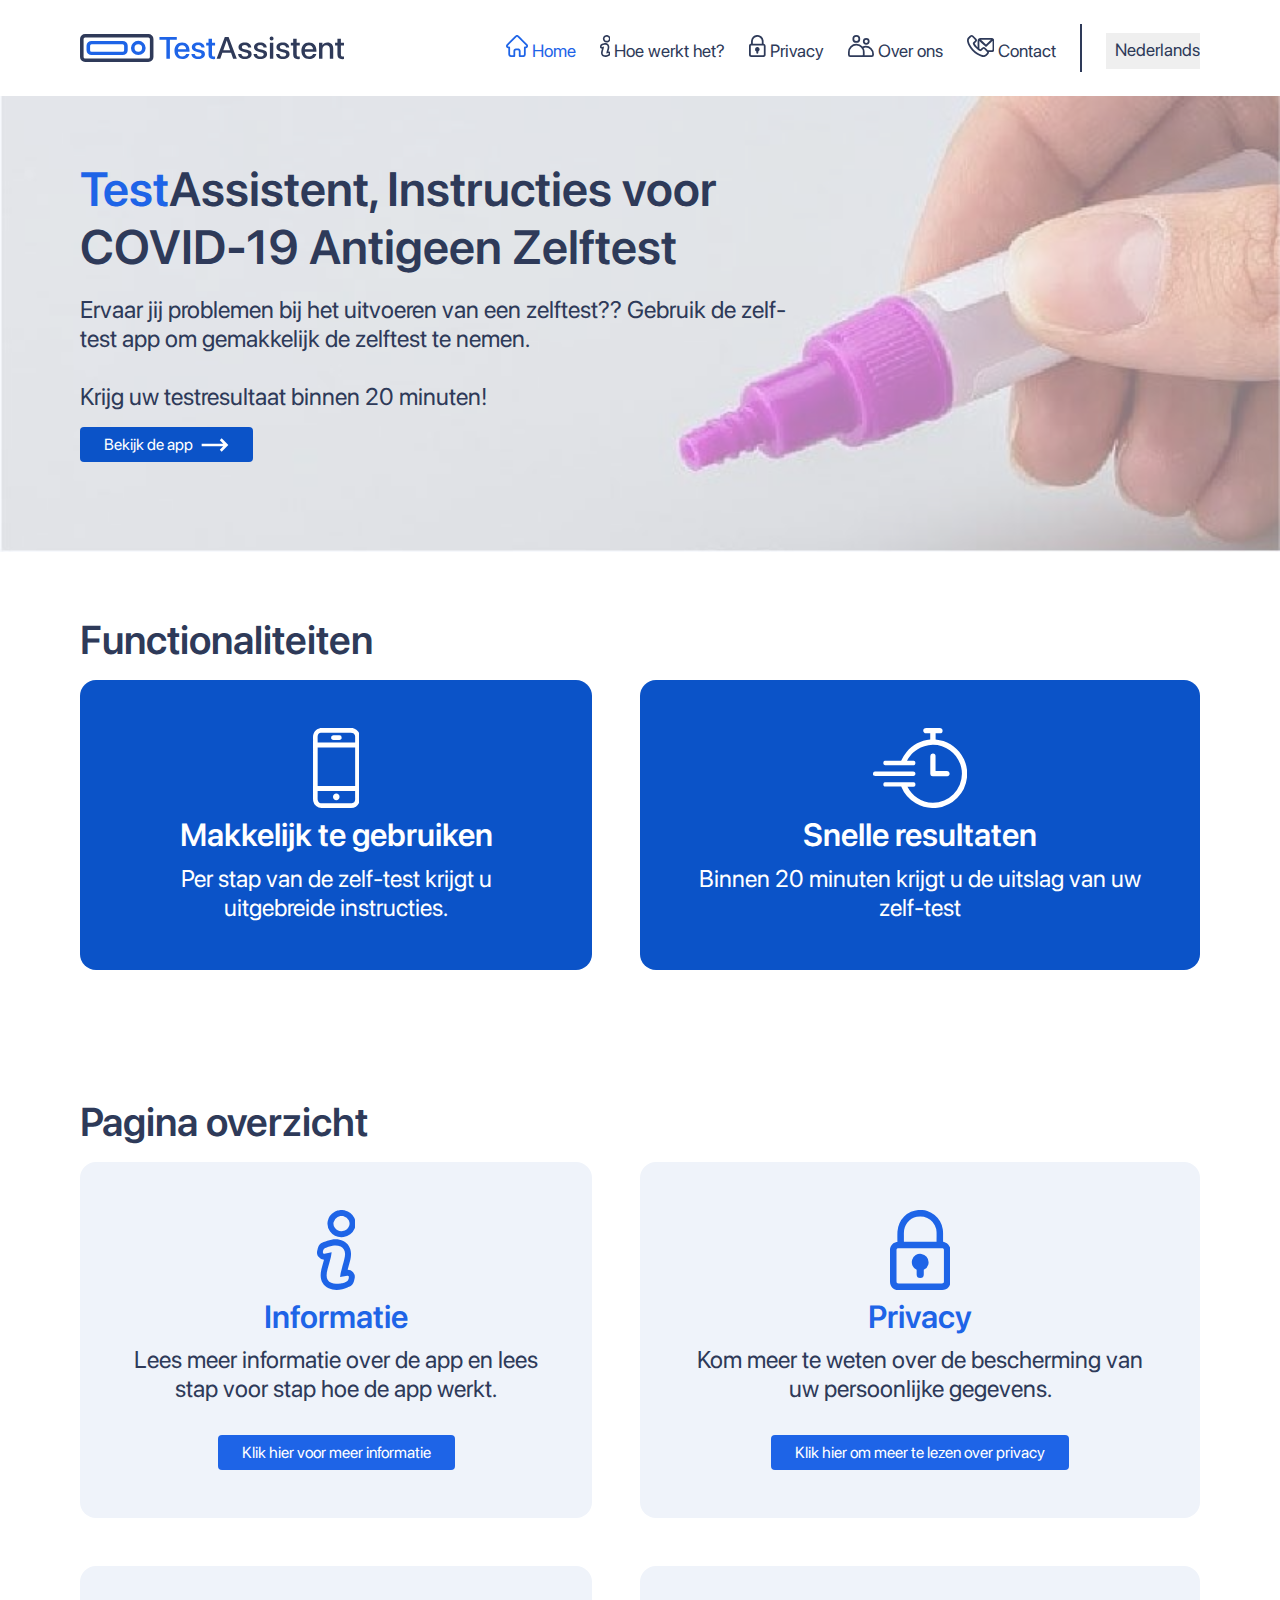
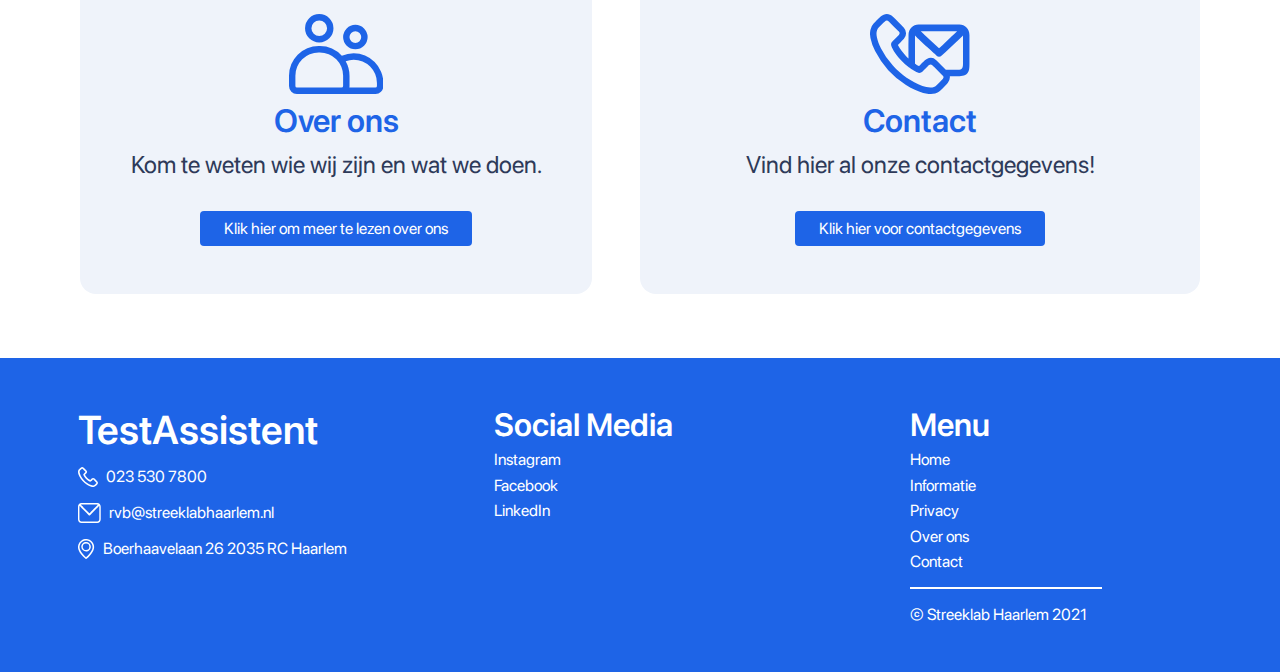
==== index.html @ 73fa41d0 "Hamburger menu" ====
<!DOCTYPE html>
<html lang="nl">
  <head>
    <meta charset="UTF-8" />
    <meta http-equiv="X-UA-Compatible" content="IE=edge" />
    <meta name="viewport" content="width=device-width, initial-scale=1.0" />
    <link rel="stylesheet" href="styles/style.css" />
    <link rel="stylesheet" href="https://cdn.jsdelivr.net/npm/boxicons@latest/css/boxicons.min.css">

    <title>TestAssistent</title>
  </head>
  <body>
    <header class="primary-header flex">
      <a href="index.html">
        <img class="logo" src="assets/logo-testassistent.svg" alt="logo">
      </a>
      <div class="ham" id="ham">
        <p class="word-menu">Menu</p>
        <span class="ham_line ham_line1"></span>
        <span class="ham_line ham_line2"></span>
        <span class="ham_line ham_line3"></span>
      </div>
      <nav class="menu_wrapper" id="menu_wrapper">
        <ul class="primary-navigation flex">
          <li><a class="hover-color active" href="index.html">
              <svg class="svg-small margin-blue" xmlns="http://www.w3.org/2000/svg" viewBox="0 0 200.18 200"><g id="Layer_1-2" data-name="Layer 1"><path d="M198.38,91.27a21.94,21.94,0,0,0-4.87-6.74Q172.83,63.72,152,43,135.16,26.07,118.28,9.17c-3.58-3.59-7.3-7.31-12.73-9L105.19,0H95.28l-.36.11c-5.39,1.68-9.07,5.37-12.63,8.94l-.51.51Q54.53,36.89,27.23,64.15L7.15,84.21l-.3.32c-.56.54-1.13,1.12-1.68,1.76-5,6-6.43,12.87-4,20a19.51,19.51,0,0,0,15.5,13.51,31.47,31.47,0,0,0,4.33.45V175.7C21,189.75,31.26,200,45.34,200h29c6.32,0,9.52-3.2,9.52-9.51V146.77c0-5.32,2.8-8.14,8.09-8.16h16.4c5.42,0,8.18,2.79,8.18,8.26V191c0,5.64,3.39,9,9,9h29.79a25.54,25.54,0,0,0,5.84-.62,23.38,23.38,0,0,0,18.19-23.16v-56h1A20.24,20.24,0,0,0,197,111,21.12,21.12,0,0,0,198.38,91.27Zm-35.3,22.08v17.14c0,14.47-.08,29.43.12,44.15a9.15,9.15,0,0,1-2.47,6.93,8.44,8.44,0,0,1-6.06,2.16h-.56c-2.79-.14-5.6-.18-8.39-.18-2.18,0-4.35,0-6.48,0s-4.24,0-6.35,0V146.09c-.06-11.63-7.35-20.77-18.55-23.29a18.53,18.53,0,0,0-3.92-.49c-1.86,0-3.71,0-5.55-.08-2.26,0-4.55-.07-6.85-.07-2.72,0-5.45,0-8.17.21-13,.76-22.21,10.54-22.28,23.77V183.6H45c-4.75,0-7.69-3-7.7-7.74V113.43c0-6.45-3.16-9.59-9.64-9.6H23.42v.06H20.49a3.81,3.81,0,0,1-3.79-2.5,3.68,3.68,0,0,1,.84-4.4c2.23-2.32,4.57-4.63,6.82-6.87l2.71-2.7L96.18,18.28c1.6-1.6,2.82-2.4,4-2.4s2.46.82,4.09,2.44L181.89,95.9A11.64,11.64,0,0,1,183,97.12a4.08,4.08,0,0,1-3,6.74h-7.38C166.29,103.86,163.08,107.06,163.08,113.35Z" transform="translate(-0.01)"/></g></svg>
              Home
          </a></li>
          <li><a class="hover-color" href="informatie.html">
              <svg class="svg-small margin-gray" xmlns="http://www.w3.org/2000/svg" viewBox="0 0 96.43 200"><g><path d="M61,67.91A34.75,34.75,0,0,1,32.72,53.6a32.18,32.18,0,0,1-5.84-26.13A34,34,0,0,1,43.36,4.88,35.14,35.14,0,0,1,49.8,2.07l.89-.89,2,0L53,1.05a17.9,17.9,0,0,1,6.1-1h4.53a18.66,18.66,0,0,1,4.07.45l.19,0,.22.06,1.07.27.72.18A34.27,34.27,0,0,1,92.78,18.88a33,33,0,0,1,1.06,27.9h0a34.35,34.35,0,0,1-10.74,14A34.88,34.88,0,0,1,66.71,67.5,40.81,40.81,0,0,1,61,67.91ZM55.09,16.07a21.14,21.14,0,0,0-4.3,1.77,19.1,19.1,0,0,0-9.28,12.64,17.44,17.44,0,0,0,3.15,14.14A19.63,19.63,0,0,0,61,53a25.63,25.63,0,0,0,3.56-.26A20,20,0,0,0,74,48.91a19.44,19.44,0,0,0,6-8,18,18,0,0,0-.63-15.28,19.4,19.4,0,0,0-12.93-10.1l-1-.25L64.35,15a3.21,3.21,0,0,0-.68-.07H59.14a2.82,2.82,0,0,0-1,.17l-.33.11,0,0Zm-.9,0h0Z"/><path d="M48.92,200a45.32,45.32,0,0,1-19.78-4.42c-12.79-6.14-20.1-17.86-20-32.15,0-8.43,1.93-15.86,3.69-22.16,1.69-6.06,3.23-11.7,4.66-17A18.06,18.06,0,0,1,.54,101.83l.8-3.24c.36-1.48.72-2.91,1.1-4.34a19.17,19.17,0,0,1,11.75-13l1.05-.41,1.43-.55.17-.07c5.65-2.2,12.07-4.7,19.35-6,11.1-2,20.76-.8,29.54,3.49,12.52,6.12,20,18.94,19.38,33.45-.36,9.18-2.68,17.27-4.73,24.4-.61,2.11-1.22,4.24-1.72,6.21-.47,1.82-1,3.6-1.43,5.39L77,148c-.1.38-.2.77-.31,1.15a18.07,18.07,0,0,1,17.34,22.28h0l-.43,1.77c-.51,2.14-.91,3.82-1.39,5.63a19.69,19.69,0,0,1-12,13.19c-1.31.48-2.58,1-3.84,1.48l-.38.15A116.28,116.28,0,0,1,63.36,198,56.39,56.39,0,0,1,48.92,200ZM36.63,105.65l-1.55,9.92c-.14.84-.3,1.6-.49,2.33-2.15,8.28-4.57,17.25-7.4,27.38-1.5,5.38-3.11,11.66-3.14,18.23,0,8.52,4,15,11.55,18.61,7.08,3.4,13.41,2.76,23.93,1.47.67-.08,10.24-1.34,15.55-5.58a11.9,11.9,0,0,0,2.73-3,12.35,12.35,0,0,0,1.73-7.05,3.16,3.16,0,0,0-.71-2.82,3.11,3.11,0,0,0-2.46-1l-.51,0-.17,0-18,3.28,1.55-9.73c.12-.72.28-1.44.42-2,.93-3.89,2-7.75,2.94-11.49l.19-.72c.48-1.81.94-3.54,1.39-5.3.56-2.17,1.21-4.44,1.83-6.57,1.83-6.37,3.88-13.54,4.18-20.92.33-8.5-3.9-16-11-19.44-6.73-3.29-13.11-3.1-20.41-2.19a53.71,53.71,0,0,0-19.29,6.26,11.65,11.65,0,0,0-2.59,2.78c-2.15,3.24-3.26,8.51-1,10.41a4,4,0,0,0,3.11.69Zm37.55,59h0Z"/></g></svg>
              Hoe werkt het?
          </a></li>
          <li><a class="hover-color" href="privacy.html">
              <svg class="svg-small margin-gray" xmlns="http://www.w3.org/2000/svg" viewBox="0 0 151.01 200"><g><path d="M138,81h0c-1.77-.53-3.54-1-5.29-1.34v-.39c0-2.29,0-4.6,0-6.89,0-4.3,0-9.16,0-13.84a72.08,72.08,0,0,0-.74-10.65A57.05,57.05,0,0,0,18.65,53.72c-.28,5.65-.25,11.4-.22,17v2.07c0,2.09,0,4.18,0,6.27v.68l-.69.12c-1,.17-2,.33-3.06.59C5.51,83,0,90.55,0,100.63V147c0,3.41,0,6.81,0,10.22v.49c0,7,0,14.22,0,21.42C.12,191.23,8.7,200,20.44,200q16,0,32.06,0c26.12,0,52.41,0,78.12-.12a21.68,21.68,0,0,0,8.85-2c7.66-3.55,11.54-10,11.54-19.2V100.64C151,91.27,146.14,83.91,138,81ZM34.76,57.33C35,37.23,47.58,21.45,67,17.11a40.62,40.62,0,0,1,49.4,38c.16,5.92.11,11.78,0,17.44v1.68c0,1.75,0,3.53,0,5.3H34.76v-.06c0-2.46,0-4.93,0-7.39v-1.8c0-1.91,0-3.84,0-5.78C34.73,62.11,34.74,59.71,34.76,57.33ZM134.85,178.26c0,4.37-1.15,5.5-5.52,5.5H21.78c-4.37,0-5.5-1.13-5.5-5.49V101.41c0-4.47,1.1-5.56,5.6-5.56H129.43c4.3,0,5.42,1.1,5.42,5.35Z"/><path d="M96.54,130.6a21.17,21.17,0,0,1-.88,6A20.76,20.76,0,0,1,84.47,149.5v11.61A8.91,8.91,0,0,1,75.55,170a8.92,8.92,0,0,1-8.91-8.92V149.55a21,21,0,1,1,29.9-19Z"/></g></svg>
              Privacy
          </a></li>
          <li><a class="hover-color" href="overons.html">
              <svg class="svg-small margin-gray" xmlns="http://www.w3.org/2000/svg" viewBox="0 0 236 200.11"><g id="Layer_1" data-name="Layer 1"><path d="M161.75,98.38a74.88,74.88,0,0,0-29.55,6.27A74.35,74.35,0,0,0,77.1,80.12H74.25A74.34,74.34,0,0,0,0,154.38v25.74a20,20,0,0,0,20,20H216a20,20,0,0,0,20-20v-7.49A74.34,74.34,0,0,0,161.75,98.38ZM216,184.12H151a19.67,19.67,0,0,0,.4-4V154.38A74.32,74.32,0,0,0,141.83,118a59.29,59.29,0,0,1,19.92-3.64A58.33,58.33,0,0,1,220,172.63v7.49A4,4,0,0,1,216,184.12Zm-80.65-4a4.05,4.05,0,0,1-4,4H20a4,4,0,0,1-4-4V154.38A58.33,58.33,0,0,1,74.25,96.11H77.1a58.34,58.34,0,0,1,58.27,58.27Z"/><path d="M75.68,0a35.55,35.55,0,1,0,35.55,35.55A35.59,35.59,0,0,0,75.68,0Zm0,55.12A19.57,19.57,0,1,1,95.24,35.55,19.59,19.59,0,0,1,75.68,55.12Z"/><path d="M166,27.1A30.67,30.67,0,1,0,196.7,57.77,30.71,30.71,0,0,0,166,27.1Zm0,45.35a14.68,14.68,0,1,1,14.67-14.68A14.7,14.7,0,0,1,166,72.45Z"/></g></svg>
              Over ons
          </a></li>
          <li><a class="hover-color" href="contact.html">
              <svg class="svg-small margin-gray" xmlns="http://www.w3.org/2000/svg" viewBox="0 0 248.6 200"><g id="Layer_1-2" data-name="Layer 1"><path d="M96.29,132.43v.77h1Z"/><path d="M223.52,26.49H121.42c-13.83,0-25.08,11.59-25.08,25.83,0,4.08,0,7.68-.11,11.85-.13,9.06-.29,25.3,0,47.18q-3.66-3.42-7-7.1C82.56,97.13,75,88.41,69.74,77.74l-.16-.22.26-.22L72.2,75l2.65-2.63c3.35-3.33,6.8-6.76,10-10.35a20.57,20.57,0,0,0-.15-27.71C75.09,24,66.18,15,57.42,6.8,47.89-2.13,36.7-2.27,26.71,6.39c-4.13,3.54-8,7.55-11.74,11.42l-1.4,1.46c-1.31,1.36-2.65,2.74-4,4.11A32.21,32.21,0,0,0,1,39.84C.68,41.57.48,43.35.32,44.92.24,45.45.17,46,.11,46.55L0,47.22l0,3.11,0,.25c.11.87.21,1.76.31,2.63l.12,1c.27,2.32.54,4.72,1,7.1a119.24,119.24,0,0,0,11.33,31.5,216.9,216.9,0,0,0,32.86,47.64A217.25,217.25,0,0,0,90,177.54c15.56,9.82,29.22,16.07,43,19.67a102,102,0,0,0,13.49,2.48c1.52.14,3.64.32,6,.31a36.72,36.72,0,0,0,4.91-.34c7.66-1,13.76-3.82,18.65-8.52,7.63-7.38,13.27-13.21,18.27-18.9a21.45,21.45,0,0,0,5.41-14.13,18.85,18.85,0,0,0-.16-2.59h24c25.08,0,25.08-16.68,25.08-30.92V52.32C248.6,38.08,237.35,26.49,223.52,26.49Zm-5.73,16.38c-5,4.71-10.5,10-15.55,14.83l-1,1c-15.35,14.72-21.52,20.5-23.91,22.74l-.21.2-4.55,4.24L137.28,53.11c-1.31-1.19-4.14-4-7.58-7.4l-2.21-2.18-.67-.66ZM181.94,162.19l-.08.09a34.69,34.69,0,0,1-2.45,2.7l-4.7,4.78c-2.48,2.52-5.12,5.19-7.66,7.87-4.13,4.37-9.21,6.41-16,6.41h-.31a67.36,67.36,0,0,1-19.63-4.13c-27.87-10.3-52.74-27.42-73.95-50.88A189,189,0,0,1,27.56,86.35C22.41,76,19.19,67.17,17.39,58.58c-1.22-5.86-2-12.1.26-17.95a24.58,24.58,0,0,1,4.71-7.26c3.69-4,7.66-7.88,11.17-11.3l3-2.87c2-1.95,3.8-2.94,5.45-2.94s3.59,1,5.61,3C55.27,27,63.08,34.81,70.66,42.4a18.18,18.18,0,0,1,1.49,1.65c2.52,3,2.5,5.6-.05,8.27-4.85,5.09-10.2,10.25-14.48,14.4h0c-5.52,5.39-6.27,9.35-3.09,16.29,5.81,12.84,14.76,23.35,21.89,31.06a147,147,0,0,0,19.88,18.36l1,.77q5.85,4.4,12.15,8.22c2.11,1.25,4.33,2.39,6.46,3.48l1.87,1c4.94,2.52,9.7,1.75,13.77-2.24,2.25-2.22,4.53-4.49,6.75-6.71L140.2,135l5.48-5.48a25.1,25.1,0,0,1,2-1.86c2.8-2.2,5.51-2.1,8.07.3,1.65,1.5,3.25,3.12,4.8,4.68l19,19c.65.66,1.41,1.44,2.08,2.25l.12.13A5.9,5.9,0,0,1,181.94,162.19Zm50.52-37.59c0,5.21,0,14.54-8.94,14.54h-34c-7.21-7.48-14.9-15.13-23.84-23.7A20.05,20.05,0,0,0,142,112.56a51.8,51.8,0,0,0-9.14,7.29l-.17.15c-2.27,2.12-4.51,4.4-6.67,6.59l-1.24,1.26c-.74.77-1.51,1.56-2.28,2.34-.52-.28-1-.55-1.56-.85-2.07-1.11-4-2.12-5.74-3.26-.9-.58-1.79-1.17-2.67-1.78v-1.25c0-10.48,0-26.25,0-36.56,0-10.71.05-21.76,0-32.66l4.8,4.91c3.43,3.51,14.85,14.11,33.92,31.51l8.52,7.82.31.28c2,1.85,3.87,3.59,5.81,5.43,4.38,4.07,9,4.08,13.45,0l6.28-5.87,2.82-2.56,6-5.64.52-.46,27.4-25.5c1.24-1.15,4.73-4.65,8.5-8.42l1.56-1.55.08-.08Z"/></g></svg>
              Contact
          </a></li>
          <hr class="line-vertical"></hr>
          <select>
              <option lang="nl">Nederlands</option>
              <option lang="de">Duits</option>
              <option lang="en">Engels</option>
              <option lang="fr">Frans</option>
              <option lang="es">Spaans</option>
              <!-- Andere talen opties -->
          </select>
        </ul>
      </nav>
    </header>
    <main>
        <section class="hero">
            <div class="hero-information">
              <h1>
                <span>Test</span>Assistent, Instructies voor COVID-19 Antigeen
                Zelftest
              </h1>
              <p class="p-large margin-top">
                Ervaar jij problemen bij het uitvoeren van een zelftest?? Gebruik de zelf-test app om gemakkelijk de zelftest te nemen.
                <br><br>
                Krijg uw testresultaat binnen 20 minuten!
              </p>
              <button>
                <a class="cta-dark-blue cta-margin" href="#">
                Bekijk de app 
                <svg class="margin-left" xmlns="http://www.w3.org/2000/svg"><path d="M22.2265 8.33333L18.7865 11.7867L20.6665 13.6667L27.3332 6.99999L20.6665 0.333328L18.7865 2.21333L22.2265 5.66666H0.666504V8.33333H22.2265Z"/></svg>
                </a>
              </button>
            </div>
              <img class="image-hero" src="assets/hero-image.jpg" alt="Een hand die de vloeistof van de pipet in de zelftest doet">
        </section>
        <section class="functions">
            <h2 class="margin-bottom">Functionaliteiten</h2>
            <div class="functions-easy">
                <svg class="svg-big" xmlns="http://www.w3.org/2000/svg" viewBox="0 0 116.95 200"><path d="M156.31,9.54a22.4,22.4,0,0,0-5-5.18A24,24,0,0,0,141.91,0L60.85,0,60.4.25l-.15.09C50.09,2.15,42.66,11.76,42.94,22.81c.12,4.25.09,8.56.06,12.72v1.94c0,1.28,0,2.56,0,3.85V62.13q0,57.24,0,114.48a31.12,31.12,0,0,0,.53,6.31A20.93,20.93,0,0,0,64.3,200h2.89l31.26,0H138c12.82,0,21.82-9.29,21.87-22.59q0-4.74,0-9.47V70.47q0-9.63,0-19.26,0-14.24,0-28.45h0C159.88,20.79,159.88,14.85,156.31,9.54ZM54.59,20.44A9.13,9.13,0,0,1,62.8,12c.81-.08,1.59-.16,2.35-.16H90.81q23.46,0,46.93,0c4.83,0,7.82,1.72,9.67,5.59a7.43,7.43,0,0,1,.83,2.83c.09,2.84.08,5.62.07,8.57v.78c0,.7,0,5.23,0,6.76H54.55c0-.63,0-3.38,0-4.16,0-1.26,0-2.5,0-3C54.47,26.32,54.42,23.38,54.59,20.44Zm93.73,28v96.86H54.59V48.45Zm-.06,131.11a9.12,9.12,0,0,1-8.18,8.47,22.7,22.7,0,0,1-2.37.16H111.52q-23.19,0-46.41,0c-4.18,0-6.84-1.2-8.61-3.88a10.83,10.83,0,0,1-1.86-4.8c-.21-2.78-.18-5.57-.14-8.52v-.39c0-.78,0-10.94,0-13.26h93.77c0,2.36,0,12.64,0,13.49,0,1.26,0,2.6,0,4C148.39,176.39,148.36,178,148.26,179.56Z" transform="translate(-42.93)"/><path d="M109.29,172.53a8.55,8.55,0,0,1-2.44,5.8,7.94,7.94,0,0,1-5.61,2.49h-.12a7.88,7.88,0,0,1-5.66-2.43,8.62,8.62,0,0,1-2.5-6.06,8.44,8.44,0,0,1,2.44-6,8,8,0,0,1,5.74-2.37h.1a7.91,7.91,0,0,1,5.77,2.53A8.46,8.46,0,0,1,109.29,172.53Z" transform="translate(-42.93)"/><path d="M114.65,24.26A5.78,5.78,0,0,1,113,28.38a6.06,6.06,0,0,1-4.23,1.69c-2.41,0-4.87.06-7.32.06s-4.83,0-7.24-.06a6.19,6.19,0,0,1-4.46-1.88,5.78,5.78,0,0,1-1.5-4.14c.12-3.31,2.66-5.64,6.18-5.7,1.33,0,2.68,0,4,0h5.3c1.6,0,3.25,0,4.87,0A5.84,5.84,0,0,1,114.65,24.26Z" transform="translate(-42.93)"/></svg>
                <h3>Makkelijk te gebruiken</h3>
                <p class="p-large margin-top-small">Per stap van de zelf-test krijgt u uitgebreide instructies.</p>
            </div>
            <div class="functions-fast">
                <svg class="svg-big" xmlns="http://www.w3.org/2000/svg" viewBox="0 0 235.47 200"><path d="M156.4,107.77h11.11c5.7,0,11.38-.07,17.08,0,5.5.09,8.69,5.41,6,9.92a5.91,5.91,0,0,1-5.19,3.18c-12,0-24,.08-36,0a6.2,6.2,0,0,1-6.14-6.24q-.11-22.22,0-44.44A6.38,6.38,0,0,1,150,63.93a6.47,6.47,0,0,1,6.36,6.7c0,11.44,0,22.9,0,34.34Z" transform="translate(0 0)"/><path d="M77.72,119.84H99.43a14.65,14.65,0,0,0,2-.07,5.3,5.3,0,0,0,4.62-5.72c-.13-3.13-2.35-5.16-5.72-5.16q-11.43,0-22.88,0H8.8c-1.33,0-2.67,0-4,0A5.12,5.12,0,0,0,0,113.65a5.28,5.28,0,0,0,3.72,5.89,10.64,10.64,0,0,0,2.88.29H77.72ZM66.85,135.61H32.5c-1,0-2,0-3,0-1.92.14-3.41,2.13-3.6,4.74-.21,2.79.89,5.21,2.8,5.89a6.21,6.21,0,0,0,2.18.29H70.44a85.65,85.65,0,0,0,164.44-22.39c2.27-20.22-2-39.09-13.16-56.1C206.32,44.71,184.3,31.94,156.55,29V13.18c3.65,0,7.14.07,10.63,0A6.68,6.68,0,0,0,174,6.58c0-3.71-2.92-6.52-7-6.56-3.56,0-7.13,0-10.69,0-7.89,0-15.78,0-23.67,0-3.4,0-5.91,1.8-6.72,4.66-1.26,4.38,1.82,8.37,6.62,8.49,3.48.08,7,0,10.55,0V29C119.24,31.41,99.34,41.38,84,59.76a87,87,0,0,0-13.7,22.39H32.5c-1,0-2,0-3,0-1.92.14-3.41,2.13-3.6,4.73-.21,2.8.89,5.22,2.8,5.9a6.45,6.45,0,0,0,2.18.29H101a8.49,8.49,0,0,0,1.51-.07c2.15-.37,3.59-2.74,3.49-5.72s-1.77-5.16-4.31-5.16H85A76.52,76.52,0,0,1,95.7,66.36c2.18-2.44,22.94-24.4,54.06-24.46,39.81-.08,72.41,32.44,72.52,72.33a72.49,72.49,0,0,1-72.42,72.57c-29.56,0-52.12-18.08-63.77-40.23h15a9.54,9.54,0,0,0,1.51-.06c2.15-.37,3.59-2.75,3.49-5.73s-1.77-5.16-4.31-5.16H66.85Z" transform="translate(0 0)"/></svg>
                <h3>Snelle resultaten</h3>
                <p class="p-large margin-top-small">Binnen 20 minuten krijgt u de uitslag van uw zelf-test</p>
            </div>
        </section>
        <section class="pages-information">
            <h2 class="margin-bottom">Pagina overzicht</h2>
            <div class="information-page">
                <svg class="svg-big" xmlns="http://www.w3.org/2000/svg" viewBox="0 0 96.43 200"><g><path d="M61,67.91A34.75,34.75,0,0,1,32.72,53.6a32.18,32.18,0,0,1-5.84-26.13A34,34,0,0,1,43.36,4.88,35.14,35.14,0,0,1,49.8,2.07l.89-.89,2,0L53,1.05a17.9,17.9,0,0,1,6.1-1h4.53a18.66,18.66,0,0,1,4.07.45l.19,0,.22.06,1.07.27.72.18A34.27,34.27,0,0,1,92.78,18.88a33,33,0,0,1,1.06,27.9h0a34.35,34.35,0,0,1-10.74,14A34.88,34.88,0,0,1,66.71,67.5,40.81,40.81,0,0,1,61,67.91ZM55.09,16.07a21.14,21.14,0,0,0-4.3,1.77,19.1,19.1,0,0,0-9.28,12.64,17.44,17.44,0,0,0,3.15,14.14A19.63,19.63,0,0,0,61,53a25.63,25.63,0,0,0,3.56-.26A20,20,0,0,0,74,48.91a19.44,19.44,0,0,0,6-8,18,18,0,0,0-.63-15.28,19.4,19.4,0,0,0-12.93-10.1l-1-.25L64.35,15a3.21,3.21,0,0,0-.68-.07H59.14a2.82,2.82,0,0,0-1,.17l-.33.11,0,0Zm-.9,0h0Z"/><path d="M48.92,200a45.32,45.32,0,0,1-19.78-4.42c-12.79-6.14-20.1-17.86-20-32.15,0-8.43,1.93-15.86,3.69-22.16,1.69-6.06,3.23-11.7,4.66-17A18.06,18.06,0,0,1,.54,101.83l.8-3.24c.36-1.48.72-2.91,1.1-4.34a19.17,19.17,0,0,1,11.75-13l1.05-.41,1.43-.55.17-.07c5.65-2.2,12.07-4.7,19.35-6,11.1-2,20.76-.8,29.54,3.49,12.52,6.12,20,18.94,19.38,33.45-.36,9.18-2.68,17.27-4.73,24.4-.61,2.11-1.22,4.24-1.72,6.21-.47,1.82-1,3.6-1.43,5.39L77,148c-.1.38-.2.77-.31,1.15a18.07,18.07,0,0,1,17.34,22.28h0l-.43,1.77c-.51,2.14-.91,3.82-1.39,5.63a19.69,19.69,0,0,1-12,13.19c-1.31.48-2.58,1-3.84,1.48l-.38.15A116.28,116.28,0,0,1,63.36,198,56.39,56.39,0,0,1,48.92,200ZM36.63,105.65l-1.55,9.92c-.14.84-.3,1.6-.49,2.33-2.15,8.28-4.57,17.25-7.4,27.38-1.5,5.38-3.11,11.66-3.14,18.23,0,8.52,4,15,11.55,18.61,7.08,3.4,13.41,2.76,23.93,1.47.67-.08,10.24-1.34,15.55-5.58a11.9,11.9,0,0,0,2.73-3,12.35,12.35,0,0,0,1.73-7.05,3.16,3.16,0,0,0-.71-2.82,3.11,3.11,0,0,0-2.46-1l-.51,0-.17,0-18,3.28,1.55-9.73c.12-.72.28-1.44.42-2,.93-3.89,2-7.75,2.94-11.49l.19-.72c.48-1.81.94-3.54,1.39-5.3.56-2.17,1.21-4.44,1.83-6.57,1.83-6.37,3.88-13.54,4.18-20.92.33-8.5-3.9-16-11-19.44-6.73-3.29-13.11-3.1-20.41-2.19a53.71,53.71,0,0,0-19.29,6.26,11.65,11.65,0,0,0-2.59,2.78c-2.15,3.24-3.26,8.51-1,10.41a4,4,0,0,0,3.11.69Zm37.55,59h0Z"/></g></svg>
                <h3>Informatie</h3>
                <p class="p-large margin-top-small">Lees meer informatie over de app en lees stap voor stap hoe de app werkt.</p>
                <button class="cta-blue margin-top-large"> 
                    <a href="informatie.html">Klik hier voor meer informatie</a>
                </button>
            </div>
            <div class="privacy-page">
                <svg class="svg-big" xmlns="http://www.w3.org/2000/svg" viewBox="0 0 151.01 200"><g><path d="M138,81h0c-1.77-.53-3.54-1-5.29-1.34v-.39c0-2.29,0-4.6,0-6.89,0-4.3,0-9.16,0-13.84a72.08,72.08,0,0,0-.74-10.65A57.05,57.05,0,0,0,18.65,53.72c-.28,5.65-.25,11.4-.22,17v2.07c0,2.09,0,4.18,0,6.27v.68l-.69.12c-1,.17-2,.33-3.06.59C5.51,83,0,90.55,0,100.63V147c0,3.41,0,6.81,0,10.22v.49c0,7,0,14.22,0,21.42C.12,191.23,8.7,200,20.44,200q16,0,32.06,0c26.12,0,52.41,0,78.12-.12a21.68,21.68,0,0,0,8.85-2c7.66-3.55,11.54-10,11.54-19.2V100.64C151,91.27,146.14,83.91,138,81ZM34.76,57.33C35,37.23,47.58,21.45,67,17.11a40.62,40.62,0,0,1,49.4,38c.16,5.92.11,11.78,0,17.44v1.68c0,1.75,0,3.53,0,5.3H34.76v-.06c0-2.46,0-4.93,0-7.39v-1.8c0-1.91,0-3.84,0-5.78C34.73,62.11,34.74,59.71,34.76,57.33ZM134.85,178.26c0,4.37-1.15,5.5-5.52,5.5H21.78c-4.37,0-5.5-1.13-5.5-5.49V101.41c0-4.47,1.1-5.56,5.6-5.56H129.43c4.3,0,5.42,1.1,5.42,5.35Z"/><path d="M96.54,130.6a21.17,21.17,0,0,1-.88,6A20.76,20.76,0,0,1,84.47,149.5v11.61A8.91,8.91,0,0,1,75.55,170a8.92,8.92,0,0,1-8.91-8.92V149.55a21,21,0,1,1,29.9-19Z"/></g></svg>
                <h3>Privacy</h3>
                <p class="p-large margin-top-small">Kom meer te weten over de bescherming van uw persoonlijke gegevens.</p>
                <button class="cta-blue margin-top-large">
                    <a href="privacy.html">Klik hier om meer te lezen over privacy</a>
                </button>
            </div>
            <div class="about-us-page">
                <svg class="svg-big" xmlns="http://www.w3.org/2000/svg" viewBox="0 0 236 200.11"><g id="Layer_1" data-name="Layer 1"><path d="M161.75,98.38a74.88,74.88,0,0,0-29.55,6.27A74.35,74.35,0,0,0,77.1,80.12H74.25A74.34,74.34,0,0,0,0,154.38v25.74a20,20,0,0,0,20,20H216a20,20,0,0,0,20-20v-7.49A74.34,74.34,0,0,0,161.75,98.38ZM216,184.12H151a19.67,19.67,0,0,0,.4-4V154.38A74.32,74.32,0,0,0,141.83,118a59.29,59.29,0,0,1,19.92-3.64A58.33,58.33,0,0,1,220,172.63v7.49A4,4,0,0,1,216,184.12Zm-80.65-4a4.05,4.05,0,0,1-4,4H20a4,4,0,0,1-4-4V154.38A58.33,58.33,0,0,1,74.25,96.11H77.1a58.34,58.34,0,0,1,58.27,58.27Z"/><path d="M75.68,0a35.55,35.55,0,1,0,35.55,35.55A35.59,35.59,0,0,0,75.68,0Zm0,55.12A19.57,19.57,0,1,1,95.24,35.55,19.59,19.59,0,0,1,75.68,55.12Z"/><path d="M166,27.1A30.67,30.67,0,1,0,196.7,57.77,30.71,30.71,0,0,0,166,27.1Zm0,45.35a14.68,14.68,0,1,1,14.67-14.68A14.7,14.7,0,0,1,166,72.45Z"/></g></svg>
                <h3>Over ons</h3>
                <p class="p-large margin-top-small">Kom te weten wie wij zijn en wat we doen.</p>
                <button class="cta-blue margin-top-large"> 
                    <a href="overons.html">Klik hier om meer te lezen over ons</a>
                </button>
            </div>
            <div class="contact-page">
                <svg class="svg-big" xmlns="http://www.w3.org/2000/svg" viewBox="0 0 248.6 200"><g id="Layer_1-2" data-name="Layer 1"><path d="M96.29,132.43v.77h1Z"/><path d="M223.52,26.49H121.42c-13.83,0-25.08,11.59-25.08,25.83,0,4.08,0,7.68-.11,11.85-.13,9.06-.29,25.3,0,47.18q-3.66-3.42-7-7.1C82.56,97.13,75,88.41,69.74,77.74l-.16-.22.26-.22L72.2,75l2.65-2.63c3.35-3.33,6.8-6.76,10-10.35a20.57,20.57,0,0,0-.15-27.71C75.09,24,66.18,15,57.42,6.8,47.89-2.13,36.7-2.27,26.71,6.39c-4.13,3.54-8,7.55-11.74,11.42l-1.4,1.46c-1.31,1.36-2.65,2.74-4,4.11A32.21,32.21,0,0,0,1,39.84C.68,41.57.48,43.35.32,44.92.24,45.45.17,46,.11,46.55L0,47.22l0,3.11,0,.25c.11.87.21,1.76.31,2.63l.12,1c.27,2.32.54,4.72,1,7.1a119.24,119.24,0,0,0,11.33,31.5,216.9,216.9,0,0,0,32.86,47.64A217.25,217.25,0,0,0,90,177.54c15.56,9.82,29.22,16.07,43,19.67a102,102,0,0,0,13.49,2.48c1.52.14,3.64.32,6,.31a36.72,36.72,0,0,0,4.91-.34c7.66-1,13.76-3.82,18.65-8.52,7.63-7.38,13.27-13.21,18.27-18.9a21.45,21.45,0,0,0,5.41-14.13,18.85,18.85,0,0,0-.16-2.59h24c25.08,0,25.08-16.68,25.08-30.92V52.32C248.6,38.08,237.35,26.49,223.52,26.49Zm-5.73,16.38c-5,4.71-10.5,10-15.55,14.83l-1,1c-15.35,14.72-21.52,20.5-23.91,22.74l-.21.2-4.55,4.24L137.28,53.11c-1.31-1.19-4.14-4-7.58-7.4l-2.21-2.18-.67-.66ZM181.94,162.19l-.08.09a34.69,34.69,0,0,1-2.45,2.7l-4.7,4.78c-2.48,2.52-5.12,5.19-7.66,7.87-4.13,4.37-9.21,6.41-16,6.41h-.31a67.36,67.36,0,0,1-19.63-4.13c-27.87-10.3-52.74-27.42-73.95-50.88A189,189,0,0,1,27.56,86.35C22.41,76,19.19,67.17,17.39,58.58c-1.22-5.86-2-12.1.26-17.95a24.58,24.58,0,0,1,4.71-7.26c3.69-4,7.66-7.88,11.17-11.3l3-2.87c2-1.95,3.8-2.94,5.45-2.94s3.59,1,5.61,3C55.27,27,63.08,34.81,70.66,42.4a18.18,18.18,0,0,1,1.49,1.65c2.52,3,2.5,5.6-.05,8.27-4.85,5.09-10.2,10.25-14.48,14.4h0c-5.52,5.39-6.27,9.35-3.09,16.29,5.81,12.84,14.76,23.35,21.89,31.06a147,147,0,0,0,19.88,18.36l1,.77q5.85,4.4,12.15,8.22c2.11,1.25,4.33,2.39,6.46,3.48l1.87,1c4.94,2.52,9.7,1.75,13.77-2.24,2.25-2.22,4.53-4.49,6.75-6.71L140.2,135l5.48-5.48a25.1,25.1,0,0,1,2-1.86c2.8-2.2,5.51-2.1,8.07.3,1.65,1.5,3.25,3.12,4.8,4.68l19,19c.65.66,1.41,1.44,2.08,2.25l.12.13A5.9,5.9,0,0,1,181.94,162.19Zm50.52-37.59c0,5.21,0,14.54-8.94,14.54h-34c-7.21-7.48-14.9-15.13-23.84-23.7A20.05,20.05,0,0,0,142,112.56a51.8,51.8,0,0,0-9.14,7.29l-.17.15c-2.27,2.12-4.51,4.4-6.67,6.59l-1.24,1.26c-.74.77-1.51,1.56-2.28,2.34-.52-.28-1-.55-1.56-.85-2.07-1.11-4-2.12-5.74-3.26-.9-.58-1.79-1.17-2.67-1.78v-1.25c0-10.48,0-26.25,0-36.56,0-10.71.05-21.76,0-32.66l4.8,4.91c3.43,3.51,14.85,14.11,33.92,31.51l8.52,7.82.31.28c2,1.85,3.87,3.59,5.81,5.43,4.38,4.07,9,4.08,13.45,0l6.28-5.87,2.82-2.56,6-5.64.52-.46,27.4-25.5c1.24-1.15,4.73-4.65,8.5-8.42l1.56-1.55.08-.08Z"/></g></svg>
                <h3>Contact</h3>
                <p class="p-large margin-top-small">Vind hier al onze contactgegevens!</p>
                <button class="cta-blue margin-top-large"> 
                    <a href="contact.html">Klik hier voor contactgegevens</a>
                </button>
            </div>
        </section>
    </main>
    <footer>
      <section class="footer-contact-information">
        <h2>TestAssistent</h2>
        <div class="flex-phone-number margin-top">
          <svg class="svg-small white" xmlns="http://www.w3.org/2000/svg" viewBox="0 0 199.68 200"><g><path d="M194,143.81c-8.5-9-17.48-18-28.29-28.37A20.05,20.05,0,0,0,142,112.56a51.8,51.8,0,0,0-9.14,7.29l-.17.15c-2.27,2.12-4.51,4.4-6.67,6.59l-1.24,1.26c-.74.77-1.51,1.56-2.28,2.34-.52-.28-1-.55-1.56-.85-2.07-1.11-4-2.12-5.74-3.26a133.72,133.72,0,0,1-25.93-21.83C82.56,97.13,75,88.41,69.74,77.74l-.16-.22.26-.22L72.2,75l2.65-2.63c3.35-3.33,6.8-6.76,10-10.35a20.57,20.57,0,0,0-.15-27.71C75.09,24,66.18,15,57.42,6.8,47.89-2.13,36.7-2.27,26.71,6.39c-4.13,3.54-8,7.55-11.74,11.42l-1.4,1.46c-1.31,1.36-2.65,2.74-4,4.11A32.21,32.21,0,0,0,1,39.84C.68,41.57.48,43.35.32,44.92.24,45.45.17,46,.11,46.55L0,47.22l0,3.11,0,.25c.11.87.21,1.76.31,2.63l.12,1c.27,2.32.54,4.72,1,7.1a119.24,119.24,0,0,0,11.33,31.5,216.9,216.9,0,0,0,32.86,47.64A217.25,217.25,0,0,0,90,177.54c15.56,9.82,29.22,16.07,43,19.67a102,102,0,0,0,13.49,2.48c1.52.14,3.64.32,6,.31a36.72,36.72,0,0,0,4.91-.34c7.66-1,13.76-3.82,18.65-8.52,7.63-7.38,13.27-13.21,18.27-18.9a21.45,21.45,0,0,0,5.41-14.13A20.8,20.8,0,0,0,194,143.81Zm-26.91,33.82c-4.13,4.37-9.21,6.41-16,6.41h-.31a67.36,67.36,0,0,1-19.63-4.13c-27.87-10.3-52.74-27.42-73.95-50.88A189,189,0,0,1,27.56,86.35C22.41,76,19.19,67.17,17.39,58.58c-1.22-5.86-2-12.1.26-17.95a24.58,24.58,0,0,1,4.71-7.26c3.69-4,7.66-7.88,11.17-11.3l3-2.87c2-1.95,3.8-2.94,5.45-2.94s3.59,1,5.61,3C55.27,27,63.08,34.81,70.66,42.4a18.18,18.18,0,0,1,1.49,1.65c2.52,3,2.5,5.6-.05,8.27-4.85,5.09-10.2,10.25-14.48,14.4h0c-5.52,5.39-6.27,9.35-3.09,16.29,5.81,12.84,14.76,23.35,21.89,31.06a147,147,0,0,0,33.05,27.35c2.11,1.25,4.33,2.39,6.46,3.48l1.87,1c4.94,2.52,9.7,1.75,13.77-2.24,2.25-2.22,4.53-4.49,6.75-6.71L140.2,135l5.48-5.48a25.1,25.1,0,0,1,2-1.86c2.8-2.2,5.51-2.1,8.07.3,1.65,1.5,3.25,3.12,4.8,4.68l19,19c.65.66,1.41,1.44,2.08,2.25l.12.13a5.9,5.9,0,0,1,.15,8.14l-.08.09a34.69,34.69,0,0,1-2.45,2.7l-4.7,4.78C172.23,172.28,169.59,175,167.05,177.63Z"/></g></svg>
          <p>023 530 7800</p>
        </div>
        <div class="flex-email">
          <svg class="svg-small white" xmlns="http://www.w3.org/2000/svg" viewBox="0 0 227.47 200"><g><path d="M193.67,0H33.79C15.16,0,0,17.13,0,38.18V161.82C0,182.87,15.16,200,33.79,200H193.67c18.64,0,33.8-17.13,33.8-38.18V38.18C227.47,17.13,212.31,0,193.67,0Zm19.47,161.82c0,12.21-8.73,22.14-19.47,22.14H33.79c-10.74,0-19.46-9.93-19.46-22.14V38.18a24.2,24.2,0,0,1,1.48-8.49l1-.87.49.55c.92,1,2.11,2.36,3.41,3.8L31.24,45c5.38,5.94,23.14,24,52.91,53.66l13.38,13.41.45.46c3.14,3.17,6.11,6.17,9.15,9.29,4.75,4.82,8.81,4.82,13.59,0l9.89-10.09,4.34-4.32,9.52-9.75c.28-.26.51-.48.71-.69l4.52-4.61,38.39-39c1.9-1.94,7.64-8.21,13.19-14.28l2.41-2.63c2.74-3,5.35-5.88,7-7.64l1,.92a24.28,24.28,0,0,1,1.49,8.46ZM33.79,16H193.67a17.66,17.66,0,0,1,2.81.23l1,.85c-9.45,9.64-21.59,22.32-33.33,34.6l-1.6,1.67c-24.23,25.37-33.87,35.21-37.46,38.92l-.37.38c-4.94,5-8.4,8.54-10.87,11L54.93,44c-2.11-2.1-6.6-6.89-12-12.83l-2.21-2.38c-4.48-4.87-8.76-9.48-11.4-12.16A17.15,17.15,0,0,1,33.79,16Z"/></g></svg>
          <p>rvb@streeklabhaarlem.nl</p>
        </div>
        <div class="flex-adress">
          <svg class="svg-small white" xmlns="http://www.w3.org/2000/svg" viewBox="0 0 161.44 200"><path d="M153,45.37C141.79,22.68,123.36,8.09,98.18,2A84.56,84.56,0,0,0,89.79.57l-1-.14C87.88.3,87,.18,86,0L75.34,0,73,.29c-1.5.19-3,.4-4.58.63A80.78,80.78,0,0,0,31.91,16.58,79.45,79.45,0,0,0,5.25,52.43a78.55,78.55,0,0,0,.33,57.3C11.06,124,19.12,138,30.21,152.43c12,15.64,26.67,30.44,44.89,45.22A9,9,0,0,0,80.66,200h.23a8.49,8.49,0,0,0,5.57-2.51c2.11-1.88,4.22-3.73,6.35-5.58,6.26-5.52,12.73-11.21,18.85-17.27,18.71-18.58,32.44-38.07,42-59.6a85.09,85.09,0,0,0,7.79-34.69A78.34,78.34,0,0,0,153,45.37Zm-12.85,61.85-.56,1.18c-9.39,21-23.46,40.45-43,59.38-3.72,3.62-7.53,7.05-11.56,10.66l-.15.13-2.22,2-2,1.77c-1-.88-2-1.75-3-2.6l-1-.86c-2.8-2.48-5.46-4.81-8.1-7.26A217.84,217.84,0,0,1,35.27,133c-8.13-12.23-13.48-22.85-16.81-33.4A62.37,62.37,0,0,1,18,63,63.69,63.69,0,0,1,46,25.59a62.25,62.25,0,0,1,34.05-10.1h.09a67.55,67.55,0,0,1,7.4.41c18,2,32.93,10.31,44.41,24.75a62.51,62.51,0,0,1,12.34,26.27A67.13,67.13,0,0,1,140.14,107.22Z"/><path d="M114.61,44.35A48.05,48.05,0,0,0,80.76,30.07h-.25C54.57,30.07,33.24,51.42,33,77.65a47.08,47.08,0,0,0,13.63,33.54,48.06,48.06,0,0,0,34,14.43h.28c26,0,47.34-21.35,47.52-47.58A47.59,47.59,0,0,0,114.61,44.35Zm-1.13,34a33.09,33.09,0,0,1-32.69,32.71H80.5a32.89,32.89,0,0,1-23.16-9.62A33.26,33.26,0,0,1,50,90.61a32.44,32.44,0,0,1-2.52-12.75A33.42,33.42,0,0,1,80.59,44.6h.17a33.24,33.24,0,0,1,32.72,33.78Z"/></svg>
          <p>Boerhaavelaan 26 2035 RC Haarlem</p>
        </div>
      </section>
      <section class="footer-socials">
          <h3>Social Media</h2>
          <ul class="margin-top-small">
              <li><a href="#">Instagram</a></li>
              <li class="margin-top-small"><a href="#">Facebook</a></li>
              <li class="margin-top-small"><a href="#">LinkedIn</a></li>
          </ul>
        </section>
        <section class="footer-menu">
        <h3>Menu</h3>
        <ul class="margin-top-small">
          <li><a href="index.html">Home</a></li>
          <li class="margin-top-small"><a href="informatie.html">Informatie</a></li>
          <li class="margin-top-small"><a href="privacy.html">Privacy</a></li>
          <li class="margin-top-small"><a href="overons.html">Over ons</a></li>
          <li class="margin-top-small"><a href="contact.html">Contact</a></li>
        </ul>
        <hr class="line-horizontal">
        <p>© Streeklab Haarlem 2021</p>
      </section>
    </footer>
    <script src="scripts/main.js"></script>
  </body>
</html>
---- styles/style.css ----
@font-face {
    font-family: "SF-Pro-Display";
    font-weight: thin;
    src: url("../assets/fonts/SF-Pro-Display-Thin.otf");
  }
  
@font-face {
  font-family: "SF-Pro-Display";
  font-weight: medium;
  src: url("../assets/fonts/SF-Pro-Display-Medium.otf");
}

@font-face {
  font-family: "SF-Pro-Display";
  font-weight: regular;
  src: url("../assets/fonts/SF-Pro-Display-Regular.otf");
}

@font-face {
  font-family: "SF-Pro-Display";
  font-weight: bold;
  src: url("../assets/fonts/SF-Pro-Display-Semibold.otf");
}

/* Variables css */
:root {
  --dark-blue: #0e49a2;
  --dark-lighter-blue: #0b53c8;
  --lighter-blue: #0b61ee;
  --light-blue: #1e64e7;
  --secondary: #eff3fa;
  --white: #fff;
  --black: #000;
  --text-color: #2e3a59;
  --border: #a5c5fe;
  --cta-color: #d2e2ff;
}

* {
  margin: 0;
  padding: 0;

  box-sizing: border-box;
  scroll-behavior: smooth;
}

body {
  font-family: "SF-Pro-Display", sans-serif;
  font-weight: regular;

  color: var(--text-color);
  max-width: 100%;
  overflow-x: hidden;
}

h1,
h2,
h3,
h4,
h5,
h6,
p {
  padding: 0;
  margin: 0;
}

h1 {
  font-family: "SF-Pro-Display", sans-serif;
  font-weight: thin;
  font-size: 3rem;
  color: var(--text-color);
}

h2 {
  font-family: "SF-Pro-Display", sans-serif;
  font-weight: regular;
  font-size: 2.5rem;
  color: var(--text-color);
}

h3 {
  font-family: "SF-Pro-Display", sans-serif;
  font-weight: regular;
  font-size: 2rem;
  color: var(--light-blue);
}

h4 {
  font-family: "SF-Pro-Display", sans-serif;
  font-weight: regular;
  font-size: 1.625rem;
  color: var(--text-color);
}

p {
  font-family: "SF-Pro-Display", sans-serif;
  font-weight: regular;
  font-size: 1rem;
  color: var(--text-color);
}

.margin-top-large {
  margin-top: 2em;
}

.margin-top {
  margin-top: 0.8em;
}

.margin-top-small {
  margin-top: 0.4em;
}

.margin-bottom {
  margin-bottom: 0.4em;
}

.margin-left {
  display: block;
  margin-left: 0.5em;
  width: 28px; 
  height: 14px;
  fill: var(--white);
}

span {
  color: var(--light-blue);
}

main {
  padding-top: 6em;
}

ul {
  list-style: none;
}

button {
  all: unset;
  cursor: pointer;
  transition: 0.5s ease;
}

button:hover {
  transform: scale(1.1);
}

.cta-blue> a {
  color: var(--white);
  background-color: var(--light-blue);
  padding: 0.5em 1.5em;
  border-radius: 0.25em;

  display: inline-flex;
  justify-content: center;
  align-items: center;
}

.cta-dark-blue {
  color: var(--white);
  background-color: var(--dark-lighter-blue);
  padding: 0.5em 1.5em;
  border-radius: 0.25em;

  display: inline-flex;
  justify-content: center;
  align-items: center;
}

.cta-submit {
  background-color: var(--light-blue);
  padding: 0.5em 1.5em;
  width: 3.5em;
  border-radius: 0.25em;

  display: inline-flex;
  justify-content: center;
  align-items: center;
}

.cta-submit>a {
  color: var(--white);
}

.cta-margin {
  margin-top: 1em;
}

.svg-small {
  height: 1.8em;
  width: 1.8em;
}

.margin-gray {
  margin-right: 0.8em;
  fill: var(--text-color);
}

.margin-blue {
  margin-right: 0.8em;
  fill: var(--light-blue);
}

.active {
  color: var(--light-blue);
}

.gray-header {
  color: var(--text-color);
}

.svg-big {
  margin: 0 auto 0.5em auto;
  display: block;
  height: 5em;
  fill: var(--light-blue);
}

.hero-information, .functions, .pages-information, 
.information-information, .instruction,
.privacy, .privacy-gegevens,
.about-us-information, .partijen
.contact-inhoud {
  padding: 4em 1em;
}

/* HEADER */
.logo {
  position:absolute;
  display: block;
  width: 15em;
  margin: 2em 0 2em 1em;
  opacity: 1;
}

a {
  color: var(--text-color);
  text-decoration: none;
}

header a {
  font-size: 1.1em;
  color: var(--text-color);
}

.hover-color:hover, .hover-color:hover path {
  color: var(--light-blue);
  fill: var(--light-blue);
}

/* hambuger menu */
.ham {
  margin-left: 24em;
  margin-top: 1.8em;
  margin-bottom: 1em;
	position: relative;
	width: 40px;
	height: 40px;
	cursor: pointer;
}

.word-menu {
  padding-left: 2em;
  padding-top: 0.6em;
  opacity:1;
}

.ham_line {
	position: absolute;
	width: 22px;
	height: 0.2em;
	background-color: var(--text-color);
}
.ham_line1 {
	top: 11px;
}
.ham_line2 {
	top: 18px;
}
.ham_line3 {
	top: 25px;
}

.primary-header {
  background-color: var(--white);
  position: fixed;
  height: 6em;
}

.primary-navigation {
  background-color: var(--white);
  display: flex;
  flex-wrap: wrap;
  opacity:0;
}

.clicked .ham_line1 {
	transform: rotate(45deg);
	top: 20px;
}
.clicked .ham_line2 {
	width: 0px;
}
.clicked .ham_line3 {
	transform: rotate(-45deg);
	top: 20px;
}

.clicked .word-menu {
  opacity: 0;
}

.clicked .primary-navigation {
  display: flex;
  flex-wrap: wrap;
  opacity:1;
}

.primary-navigation>li {
  flex: 50%;
  padding-left: 1em;
  margin-bottom: 0.8em;
}

.primary-navigation>select {
  flex: 30%;
  padding-left: 0.5em;
  padding-top: 0.2em;
  margin-top: 0.35em;
}

select {
  display: block;
  position: relative;

  font-family:  "SF-Pro-Display", sans-serif;
  font-size: 1.1em;
  color: var(--text-color);
  text-align: left;

  cursor: pointer;
  border: 0;
  border-left: 2.3px solid var(--text-color);
  height: 2em;
  outline: 0;
  appearance: none;
}

option:checked { 
  color: var(--light-blue);
}

.line-vertical {
  border: 0;
  border-right: 0;
  height: 0;
}

.lang {
  margin: 0;
  padding: 0;
}

/* HOMEPAGE */

/* Hero */

.hero {
  background-color: var(--secondary);
}

.image-hero {
  display: none;
}

/* Functions */
.functions-easy, .functions-fast {
  padding: 3em 3em;
  text-align: center;
  background-color: var(--dark-lighter-blue);
  border-radius: 1em;
}

.functions-easy {
  margin-bottom: 3em;
}

.functions-easy>svg, .functions-easy>h3, .functions-easy>p, .functions-fast>svg, .functions-fast>h3, .functions-fast>p {
  fill: var(--white);
  color: var(--white);
}

/* Pagina informatie */

.information-page, .privacy-page, 
.about-us-page, .contact-page {
  padding: 3em 3em;
  text-align: center;
  background-color: var(--secondary);
  border-radius: 1em;
}

.information-page, .privacy-page, 
.about-us-page {
  margin-bottom: 3em;
}

/* INFORMATIONPAGE */

/* Information */

.information {
  background-color: var(--secondary);
}

.information-image {
  display: none;
}

.instruction-first, .instruction-second,
.instruction-third, .instruction-fourth {
  padding: 3em 3em;
  text-align: center;
  background-color: var(--secondary);
  border-radius: 1em;
}

.instruction-first, .instruction-second,
.instruction-third {
  margin-bottom: 3em;
}

.image-instruction-first {
  margin: 0 auto;
  width: 12.5em;
  display: block;
}

/* PRIVACYPAGE */

.privacy {
  background-color: var(--secondary);
}

.privacy-image {
  display: none;
}

.gegevens, .vragen {
  padding: 3em 3em;
  text-align: center;
  background-color: var(--secondary);
  border-radius: 1em;
}

.gegevens {
  margin-bottom: 3em;
}

/* ABOUTUSPAGE */

.about-us {
  background-color: var(--secondary);
}

.about-us-image {
  display: none;
}

.streeklab, .centre {
  padding: 3em 3em;
  text-align: left;
}

.streeklab {
  margin-bottom: 3em;
}

.logo-streeklab {
  display: block;
  margin: 0 auto 3em auto;
  width: 50%;
}

.centre {
  margin-bottom: 3em;
}

.centre-image {
  width: 100%;
  margin-bottom: 3em;
}

/* CONTACTPAGE */

.contact {
  padding: 4em 1em;
  background-color: var(--secondary);
}

.contact-gegevens {
  padding: 3em 3em;
  background-color: var(--light-blue);
  border-radius: 1em 1em 0 0;
}

.selftest-image {
  margin-top: 3em;
  width: 58%;
}

.contact-gegevens>h2, .contact-gegevens>p,
.flex-phone-number>p, .flex-email>p, .flex-adress>p {
  color: var(--white);
}

form {
  padding: 3em 3em;
  background-color: var(--secondary);
  border-radius: 0 0 1em 1em;
  display:flex;
  flex-direction:column;
}

input {
  padding: 0.5em 0.5em;
  margin-bottom: 1em;
  margin-top: 0.4em;
  border: 0.125em solid var(--light-blue);
  border-radius: 0.25em;
}

input:valid {
  border-color:green;
}

input:invalid {
  border-color:var(--light-blue);
}

label {
  font-family: "SF-Pro-Display", sans-serif;
  font-weight: regular;
  font-size: 1rem;
  color: var(--text-color);
}

textarea {
  padding: 0.5em 0.5em;
  margin-top: 0.4em;
  border: 0.125em solid var(--light-blue);
}

textarea:valid {
  border-color:green;
}

textarea:invalid {
  border-color:var(--light-blue);
}

/* FOOTER */

footer {
  padding: 4em 5em;

  text-align: center;

  position: relative;

  background-color: var(--light-blue);
}

.footer-menu, .footer-socials {
  padding-top: 2em;
}

footer a,
footer h2,
footer h3,
footer p,
footer .menu {
  text-decoration: none;
  color: var(--white);
}

.flex-phone-number, .flex-email, .flex-adress {
  display: flex;
  flex-direction: row;
  gap: 0.5em;
}

.flex-phone-number, .flex-email {
  margin-bottom: 1em;
}

.line-horizontal {
  margin: 1em auto;
  border: 0px;
  border-bottom: 2.3px solid var(--white);
  width: 10em;
}

.footer-icoon {
  height: 1.5em;
  fill: var(--white);
}

.white {
  fill: var(--white);
}

/* IPHONE 5 */

@media (max-width: 20em) {
.primary-navigation>li {
  flex: none;
  padding-left: 1.4em;
  margin-bottom: 0.8em;
}

.primary-navigation>select {
  flex: none;
  padding-left: 0.5em;
  margin-left: 1em;
  padding-top: 0.2em;
  margin-top: 0.35em;
}

.margin-gray {
  margin-right: 0.2em;
  fill: var(--text-color);
}
}

/* IPAD */

@media (min-width: 48em) {
  .logo {
    display: block;
    width: 15em;
    margin: 2em 0 2em 4em;
  }


  .primary-navigation>li {
    flex: 50%;
    padding-left: 4em;
    margin-bottom: 0.8em;
  }
}

/* DESKTOP */

@media (min-width: 70em) {
  body {
    display: flex;
    min-height: 100vh;
    flex-direction: column;
    justify-content: space-between;
  }

  .flex {
    display: flex;
  }

  .hero-information, .functions, .pages-information, 
  .information-information, .instruction,
  .privacy, .privacy-gegevens,
  .about-us-information, .partijen,
  .contact, .contact-inhoud {
    padding: 4em 5em;
  }

  /* HEADER */

  .logo {
    margin: 0;
    position: relative;
  }

  .svg-small {
    height: 1.25em;
    width: auto;
    margin-right: 0;
  }

  .primary-header {
    position: fixed;
    padding: 0 5em;

    align-items: center;
    justify-content: space-between;
    
    height: 6em;
    background-color: var(--white);
    width: 100%;
    z-index: 2;
  }
  
  .primary-navigation {
    justify-content: center;
    align-items: center;

    gap: 1.5em;
    list-style: none;
    opacity: 1;
  }

  .ham {
    display: none;
  }

  .line-vertical {
    border: 0;
    border-right: 2.3px solid var(--text-color);
    height: 3em;
  }

  select {
    padding: 0.4em 0;
    border: 0;
    outline: 0;
  }

  .primary-navigation {
    display: flex;
    flex-wrap: nowrap;
  }

  .primary-navigation>li, select {
    flex: none;
    padding-left: 0;
    margin-bottom: 0;
  }

  /* HOMEPAGE */

  /* Hero */
  .hero {
    background-color: var(--secondary);
  }

  .hero-information {
    position: absolute;
    width: 70%;
    z-index: 1;
  }

  .image-hero {
    display: block;
    width: 100%;
    padding: 0;
    margin: 0;
    opacity: 50%;
    z-index: 0;
  }

  .p-large {
    font-size: 1.5rem;
  }

  /* Functions */
  
  .functions {
    display: grid;
    grid-template-columns: repeat(2, 1fr);
    grid-template-rows: auto;
  }

  .functions-easy {
    margin-right: 3em;
    margin-bottom: 0;
    grid-row: 2;
  }

  .functions-fast {
    grid-row: 2;
  }

  /* Pages information*/

  .pages-information {
    display: grid;
    grid-template-columns: repeat(2, 1fr);
    grid-template-rows: auto;
  }

  .information-page {
    margin-right: 3em;
    grid-row: 2;
  }

  .privacy-page {
    grid-row: 2;
  }

  .about-us-page {
    margin-top: 3em;
    margin-right: 3em;
    grid-row: 3;
  }

  .contact-page {
    margin-top: 3em;
    grid-row: 3;
  }

  .pages-information>div {
    margin-bottom: 0;
  }

  /* INFORMATIONPAGE */

  .information {
    background-color: var(--secondary);
  }

  .information-information {
    position: absolute;
    z-index: 1;
  }

  .information-image {
    padding: 0;
    margin: 0;
    display: block;
    width: 100%;
    opacity: 50%;
    z-index: 0;
  }

  .instruction {
    display: grid;
    grid-template-columns: repeat(2, 1fr);
    grid-template-rows: auto;
  }

  .instruction>div {
    margin-bottom: 0;
  }

  .instruction-first {
    margin-right: 3em;
    grid-row: 2;
  }

  .instruction-second {
    grid-row: 2;
  }

  .instruction-third {
    margin-top: 3em;
    margin-right: 3em;
    grid-row: 3;
  }

  .instruction-fourth {
    margin-top: 3em;
    grid-row: 3;
  }

  .image-instruction-first {
    margin: 0 auto;
    width: 25em;
    display: block;
  }

  /* PRIVACYPAGE */

  .privacy {
    display: grid;
    background-color: var(--secondary);
    grid-template-columns: repeat(2, 1fr);
    grid-template-rows: auto;
  }

  .privacy-information {
    grid-column: 1/2;
  }

  .privacy-image {
    display: block;
    grid-column: 2/4;
    width: 50%;
    opacity: 50%;
    margin: 0 auto;
  }

  .privacy-gegevens {
    display: grid;
    grid-template-columns: repeat(2, 1fr);
    grid-template-rows: auto;
  }

  .gegevens {
    margin-right: 3em;
    margin-bottom: 0;
    grid-row: 2;
  }

  .vragen {
    grid-row: 2;
  }

  /* ABOUTUSPAGE */

  .about-us {
    background-color: var(--secondary);
  }

  .about-us-information {
    width: 55%;
    position: absolute;
    z-index: 1;
  }

  .about-us-image {
    padding: 0;
    margin: 0;
    display: block;
    width: 100%;
    opacity: 50%;
    z-index: 0;
  }

  .partijen {
    display: grid;
    grid-template-columns: repeat(2, 1fr);
    grid-template-rows: auto;
  }

  .streeklab {
    margin-right: 3em;
    margin-bottom: 3em;
    grid-row: 2;
  }

  .logo-streeklab {
    margin: 0 auto;
    grid-column: 2/3;
    width: 40%;
    grid-row: 2;
  }

  .centre {
    margin-right: 3em;
    grid-row: 3;
  }

  .centre-image {
    margin-bottom: 0;
    width: 100%;
    grid-row: 3;
  }

  /* CONTACTPAGE */

  .contact-inhoud {
    display: grid;
    grid-template-columns: repeat(2, 1fr);
    grid-template-rows: auto;
  }

  .contact-gegevens {
    grid-column: 1/2;
    grid-row: 1;
    border-radius: 1em 0 0 1em;
  }

  form {
    border-radius: 0 1em 1em 0;
    grid-column: 2/3;
    grid-row: 1;
  }

  /* FOOTER */

  footer {
    padding: 3em 1em;

    text-align: left;
  
    background-color: var(--light-blue);
  
    display: grid;
    grid-template-columns: repeat(3, 1fr);

    width: 100vw;
    position: relative;
  bottom: 0;
  }

.footer-menu, .footer-socials {
  padding-top: 0;
}

  .footer-contact-information, .footer-socials, .footer-menu {
    margin-left: 15%;
  }

  .line-horizontal {
    margin: 1em 0;
    border: 0px;
    border-bottom: 2.3px solid var(--white);
    width: 12em;
  }
}
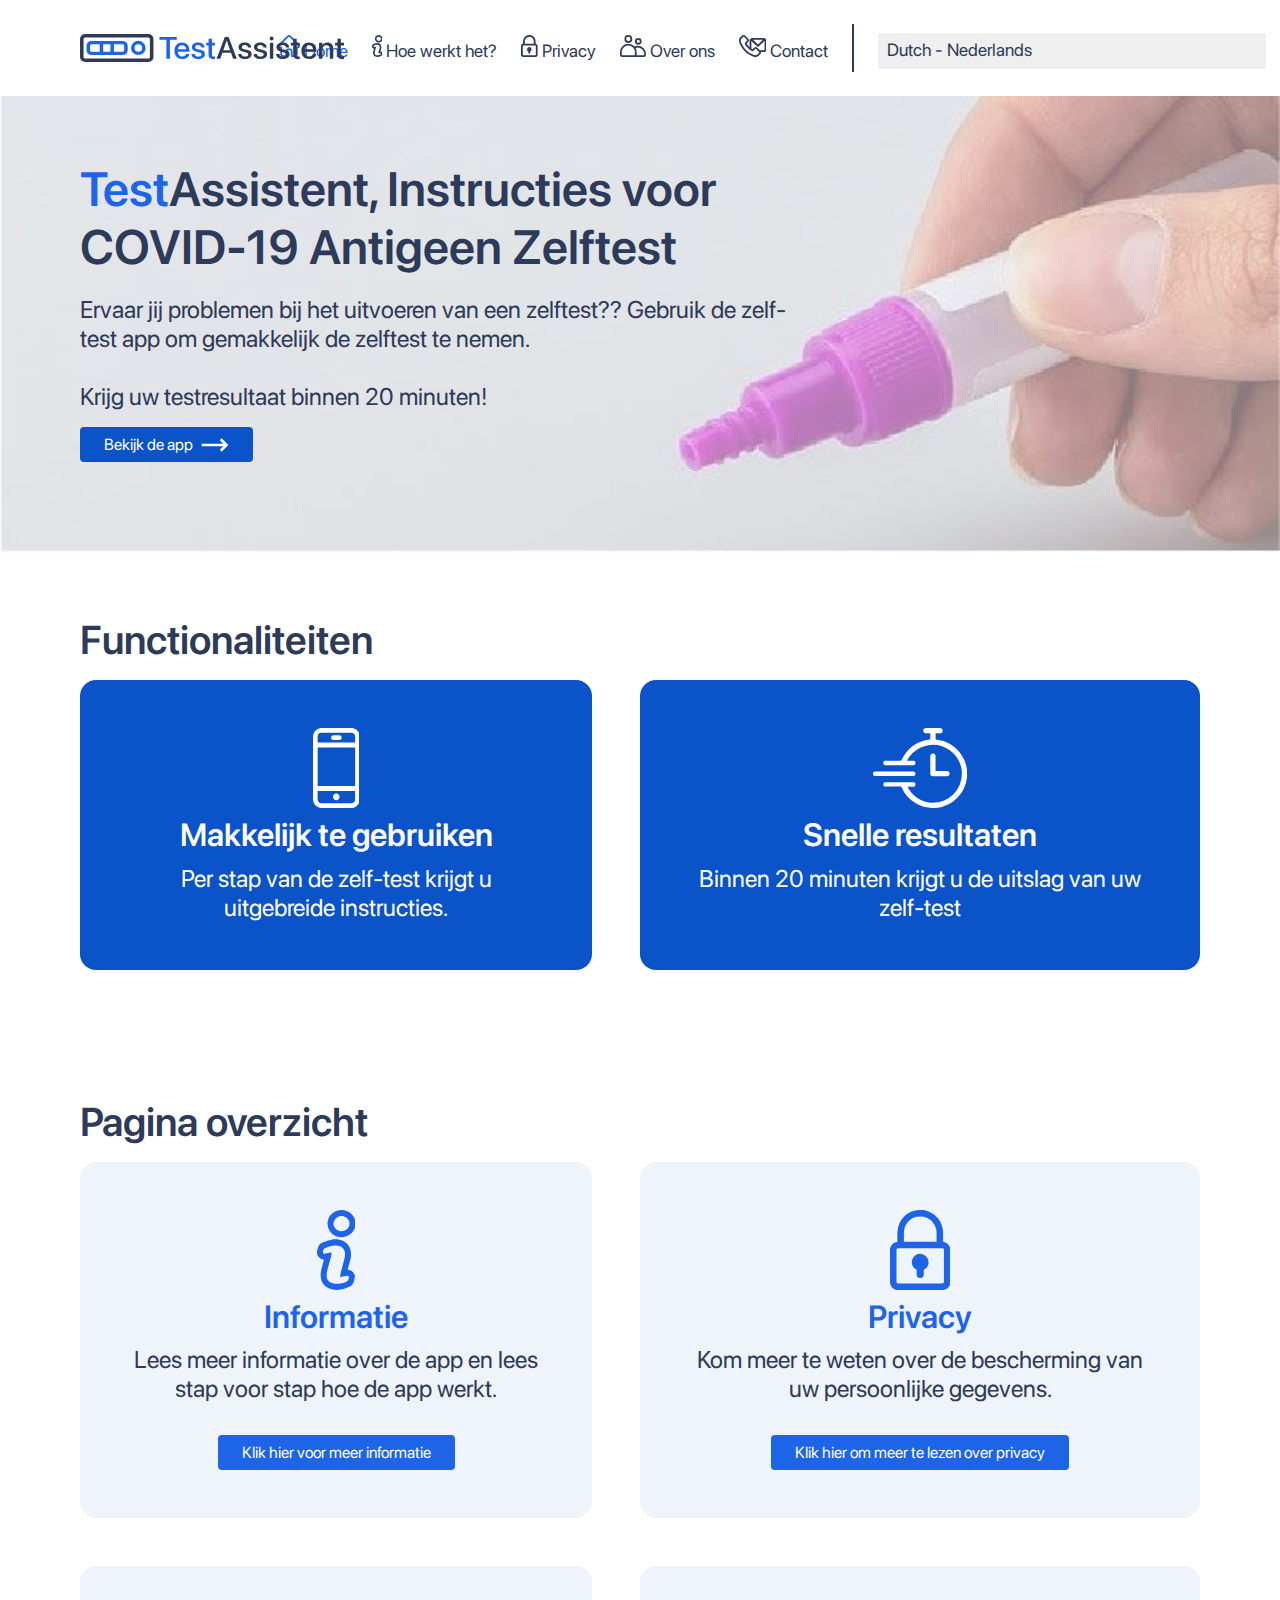
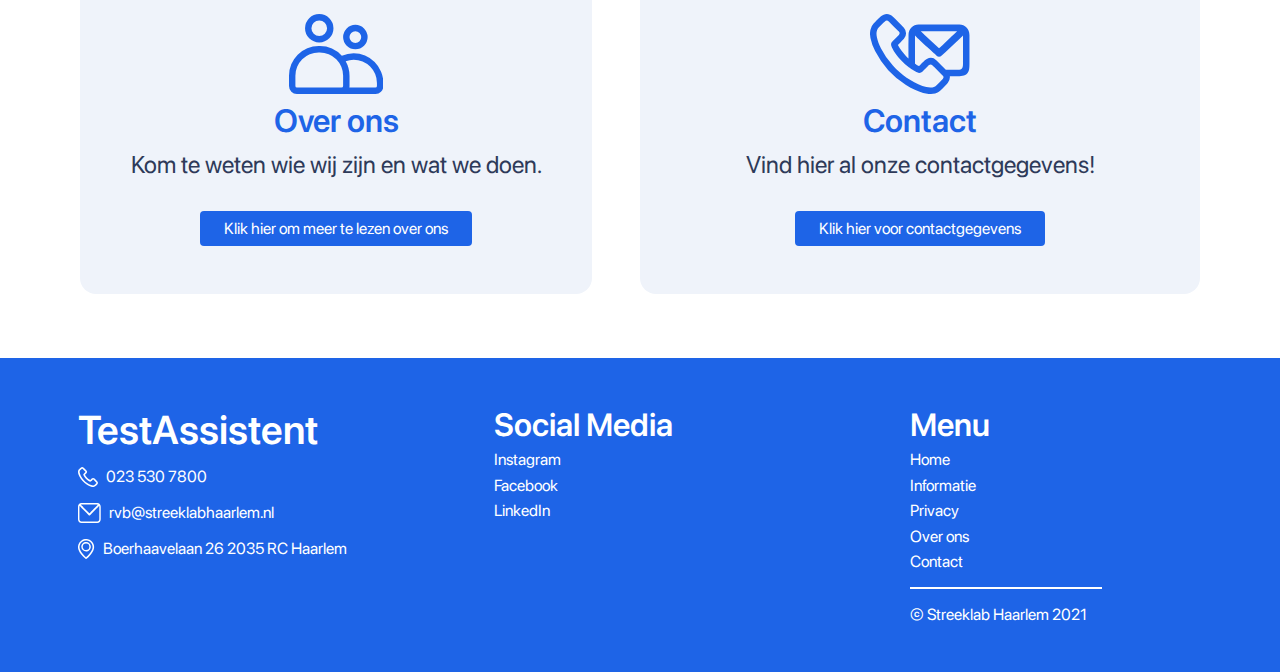
==== commit b3004d85: "Talen selectie verbeterd" ====
--- a/index.html
+++ b/index.html
@@ -16,11 +16,11 @@
       </a>
       <div class="ham" id="ham">
         <p class="word-menu">Menu</p>
-        <span class="ham_line ham_line1"></span>
-        <span class="ham_line ham_line2"></span>
-        <span class="ham_line ham_line3"></span>
+        <span class="ham-line ham-line1"></span>
+        <span class="ham-line ham-line2"></span>
+        <span class="ham-line ham-line3"></span>
       </div>
-      <nav class="menu_wrapper" id="menu_wrapper">
+      <nav class="wrapper" id="wrapper">
         <ul class="primary-navigation flex">
           <li><a class="hover-color active" href="index.html">
               <svg class="svg-small margin-blue" xmlns="http://www.w3.org/2000/svg" viewBox="0 0 200.18 200"><g id="Layer_1-2" data-name="Layer 1"><path d="M198.38,91.27a21.94,21.94,0,0,0-4.87-6.74Q172.83,63.72,152,43,135.16,26.07,118.28,9.17c-3.58-3.59-7.3-7.31-12.73-9L105.19,0H95.28l-.36.11c-5.39,1.68-9.07,5.37-12.63,8.94l-.51.51Q54.53,36.89,27.23,64.15L7.15,84.21l-.3.32c-.56.54-1.13,1.12-1.68,1.76-5,6-6.43,12.87-4,20a19.51,19.51,0,0,0,15.5,13.51,31.47,31.47,0,0,0,4.33.45V175.7C21,189.75,31.26,200,45.34,200h29c6.32,0,9.52-3.2,9.52-9.51V146.77c0-5.32,2.8-8.14,8.09-8.16h16.4c5.42,0,8.18,2.79,8.18,8.26V191c0,5.64,3.39,9,9,9h29.79a25.54,25.54,0,0,0,5.84-.62,23.38,23.38,0,0,0,18.19-23.16v-56h1A20.24,20.24,0,0,0,197,111,21.12,21.12,0,0,0,198.38,91.27Zm-35.3,22.08v17.14c0,14.47-.08,29.43.12,44.15a9.15,9.15,0,0,1-2.47,6.93,8.44,8.44,0,0,1-6.06,2.16h-.56c-2.79-.14-5.6-.18-8.39-.18-2.18,0-4.35,0-6.48,0s-4.24,0-6.35,0V146.09c-.06-11.63-7.35-20.77-18.55-23.29a18.53,18.53,0,0,0-3.92-.49c-1.86,0-3.71,0-5.55-.08-2.26,0-4.55-.07-6.85-.07-2.72,0-5.45,0-8.17.21-13,.76-22.21,10.54-22.28,23.77V183.6H45c-4.75,0-7.69-3-7.7-7.74V113.43c0-6.45-3.16-9.59-9.64-9.6H23.42v.06H20.49a3.81,3.81,0,0,1-3.79-2.5,3.68,3.68,0,0,1,.84-4.4c2.23-2.32,4.57-4.63,6.82-6.87l2.71-2.7L96.18,18.28c1.6-1.6,2.82-2.4,4-2.4s2.46.82,4.09,2.44L181.89,95.9A11.64,11.64,0,0,1,183,97.12a4.08,4.08,0,0,1-3,6.74h-7.38C166.29,103.86,163.08,107.06,163.08,113.35Z" transform="translate(-0.01)"/></g></svg>
@@ -43,14 +43,152 @@
               Contact
           </a></li>
           <hr class="line-vertical"></hr>
-          <select>
-              <option lang="nl">Nederlands</option>
-              <option lang="de">Duits</option>
-              <option lang="en">Engels</option>
-              <option lang="fr">Frans</option>
-              <option lang="es">Spaans</option>
-              <!-- Andere talen opties -->
-          </select>
+          <select id="languages" name="languages">
+            <option value="nl">Dutch - Nederlands</option>
+            <option value="af">Afrikaans</option>
+            <option value="sq">Albanian - shqip</option>
+            <option value="am">Amharic - አማርኛ</option>
+            <option value="ar">Arabic - العربية</option>
+            <option value="an">Aragonese - aragonés</option>
+            <option value="hy">Armenian - հայերեն</option>
+            <option value="ast">Asturian - asturianu</option>
+            <option value="az">Azerbaijani - azərbaycan dili</option>
+            <option value="eu">Basque - euskara</option>
+            <option value="be">Belarusian - беларуская</option>
+            <option value="bn">Bengali - বাংলা</option>
+            <option value="bs">Bosnian - bosanski</option>
+            <option value="br">Breton - brezhoneg</option>
+            <option value="bg">Bulgarian - български</option>
+            <option value="ca">Catalan - català</option>
+            <option value="ckb">Central Kurdish - کوردی (دەستنوسی عەرەبی)</option>
+            <option value="zh">Chinese - 中文</option>
+            <option value="zh-HK">Chinese (Hong Kong) - 中文（香港）</option>
+            <option value="zh-CN">Chinese (Simplified) - 中文（简体）</option>
+            <option value="zh-TW">Chinese (Traditional) - 中文（繁體）</option>
+            <option value="co">Corsican</option>
+            <option value="hr">Croatian - hrvatski</option>
+            <option value="cs">Czech - čeština</option>
+            <option value="da">Danish - dansk</option>
+            <option value="nl">Dutch - Nederlands</option>
+            <option value="en">English</option>
+            <option value="en-AU">English (Australia)</option>
+            <option value="en-CA">English (Canada)</option>
+            <option value="en-IN">English (India)</option>
+            <option value="en-NZ">English (New Zealand)</option>
+            <option value="en-ZA">English (South Africa)</option>
+            <option value="en-GB">English (United Kingdom)</option>
+            <option value="en-US">English (United States)</option>
+            <option value="eo">Esperanto - esperanto</option>
+            <option value="et">Estonian - eesti</option>
+            <option value="fo">Faroese - føroyskt</option>
+            <option value="fil">Filipino</option>
+            <option value="fi">Finnish - suomi</option>
+            <option value="fr">French - français</option>
+            <option value="fr-CA">French (Canada) - français (Canada)</option>
+            <option value="fr-FR">French (France) - français (France)</option>
+            <option value="fr-CH">French (Switzerland) - français (Suisse)</option>
+            <option value="gl">Galician - galego</option>
+            <option value="ka">Georgian - ქართული</option>
+            <option value="de">German - Deutsch</option>
+            <option value="de-AT">German (Austria) - Deutsch (Österreich)</option>
+            <option value="de-DE">German (Germany) - Deutsch (Deutschland)</option>
+            <option value="de-LI">German (Liechtenstein) - Deutsch (Liechtenstein)</option>
+            <option value="de-CH">German (Switzerland) - Deutsch (Schweiz)</option>
+            <option value="el">Greek - Ελληνικά</option>
+            <option value="gn">Guarani</option>
+            <option value="gu">Gujarati - ગુજરાતી</option>
+            <option value="ha">Hausa</option>
+            <option value="haw">Hawaiian - ʻŌlelo Hawaiʻi</option>
+            <option value="he">Hebrew - עברית</option>
+            <option value="hi">Hindi - हिन्दी</option>
+            <option value="hu">Hungarian - magyar</option>
+            <option value="is">Icelandic - íslenska</option>
+            <option value="id">Indonesian - Indonesia</option>
+            <option value="ia">Interlingua</option>
+            <option value="ga">Irish - Gaeilge</option>
+            <option value="it">Italian - italiano</option>
+            <option value="it-IT">Italian (Italy) - italiano (Italia)</option>
+            <option value="it-CH">Italian (Switzerland) - italiano (Svizzera)</option>
+            <option value="ja">Japanese - 日本語</option>
+            <option value="kn">Kannada - ಕನ್ನಡ</option>
+            <option value="kk">Kazakh - қазақ тілі</option>
+            <option value="km">Khmer - ខ្មែរ</option>
+            <option value="ko">Korean - 한국어</option>
+            <option value="ku">Kurdish - Kurdî</option>
+            <option value="ky">Kyrgyz - кыргызча</option>
+            <option value="lo">Lao - ລາວ</option>
+            <option value="la">Latin</option>
+            <option value="lv">Latvian - latviešu</option>
+            <option value="ln">Lingala - lingála</option>
+            <option value="lt">Lithuanian - lietuvių</option>
+            <option value="mk">Macedonian - македонски</option>
+            <option value="ms">Malay - Bahasa Melayu</option>
+            <option value="ml">Malayalam - മലയാളം</option>
+            <option value="mt">Maltese - Malti</option>
+            <option value="mr">Marathi - मराठी</option>
+            <option value="mn">Mongolian - монгол</option>
+            <option value="ne">Nepali - नेपाली</option>
+            <option value="no">Norwegian - norsk</option>
+            <option value="nb">Norwegian Bokmål - norsk bokmål</option>
+            <option value="nn">Norwegian Nynorsk - nynorsk</option>
+            <option value="oc">Occitan</option>
+            <option value="or">Oriya - ଓଡ଼ିଆ</option>
+            <option value="om">Oromo - Oromoo</option>
+            <option value="ps">Pashto - پښتو</option>
+            <option value="fa">Persian - فارسی</option>
+            <option value="pl">Polish - polski</option>
+            <option value="pt">Portuguese - português</option>
+            <option value="pt-BR">Portuguese (Brazil) - português (Brasil)</option>
+            <option value="pt-PT">Portuguese (Portugal) - português (Portugal)</option>
+            <option value="pa">Punjabi - ਪੰਜਾਬੀ</option>
+            <option value="qu">Quechua</option>
+            <option value="ro">Romanian - română</option>
+            <option value="mo">Romanian (Moldova) - română (Moldova)</option>
+            <option value="rm">Romansh - rumantsch</option>
+            <option value="ru">Russian - русский</option>
+            <option value="gd">Scottish Gaelic</option>
+            <option value="sr">Serbian - српски</option>
+            <option value="sh">Serbo-Croatian - Srpskohrvatski</option>
+            <option value="sn">Shona - chiShona</option>
+            <option value="sd">Sindhi</option>
+            <option value="si">Sinhala - සිංහල</option>
+            <option value="sk">Slovak - slovenčina</option>
+            <option value="sl">Slovenian - slovenščina</option>
+            <option value="so">Somali - Soomaali</option>
+            <option value="st">Southern Sotho</option>
+            <option value="es">Spanish - español</option>
+            <option value="es-AR">Spanish (Argentina) - español (Argentina)</option>
+            <option value="es-419">Spanish (Latin America) - español (Latinoamérica)</option>
+            <option value="es-MX">Spanish (Mexico) - español (México)</option>
+            <option value="es-ES">Spanish (Spain) - español (España)</option>
+            <option value="es-US">Spanish (United States) - español (Estados Unidos)</option>
+            <option value="su">Sundanese</option>
+            <option value="sw">Swahili - Kiswahili</option>
+            <option value="sv">Swedish - svenska</option>
+            <option value="tg">Tajik - тоҷикӣ</option>
+            <option value="ta">Tamil - தமிழ்</option>
+            <option value="tt">Tatar</option>
+            <option value="te">Telugu - తెలుగు</option>
+            <option value="th">Thai - ไทย</option>
+            <option value="ti">Tigrinya - ትግርኛ</option>
+            <option value="to">Tongan - lea fakatonga</option>
+            <option value="tr">Turkish - Türkçe</option>
+            <option value="tk">Turkmen</option>
+            <option value="tw">Twi</option>
+            <option value="uk">Ukrainian - українська</option>
+            <option value="ur">Urdu - اردو</option>
+            <option value="ug">Uyghur</option>
+            <option value="uz">Uzbek - o‘zbek</option>
+            <option value="vi">Vietnamese - Tiếng Việt</option>
+            <option value="wa">Walloon - wa</option>
+            <option value="cy">Welsh - Cymraeg</option>
+            <option value="fy">Western Frisian</option>
+            <option value="xh">Xhosa</option>
+            <option value="yi">Yiddish</option>
+            <option value="yo">Yoruba - Èdè Yorùbá</option>
+            <option value="zu">Zulu - isiZulu</option>
+        </select>
+        
         </ul>
       </nav>
     </header>
@@ -143,9 +281,9 @@
       <section class="footer-socials">
           <h3>Social Media</h2>
           <ul class="margin-top-small">
-              <li><a href="#">Instagram</a></li>
-              <li class="margin-top-small"><a href="#">Facebook</a></li>
-              <li class="margin-top-small"><a href="#">LinkedIn</a></li>
+            <li><a href="#">Instagram</a></li>
+            <li class="margin-top-small"><a href="#">Facebook</a></li>
+            <li class="margin-top-small"><a href="#">LinkedIn</a></li>
           </ul>
         </section>
         <section class="footer-menu">
--- a/styles/style.css
+++ b/styles/style.css
@@ -250,7 +250,7 @@
 
 /* hambuger menu */
 .ham {
-  margin-left: 24em;
+  margin-left: 80%;
   margin-top: 1.8em;
   margin-bottom: 1em;
 	position: relative;
@@ -265,19 +265,19 @@
   opacity:1;
 }
 
-.ham_line {
+.ham-line {
 	position: absolute;
 	width: 22px;
 	height: 0.2em;
 	background-color: var(--text-color);
 }
-.ham_line1 {
+.ham-line1 {
 	top: 11px;
 }
-.ham_line2 {
+.ham-line2 {
 	top: 18px;
 }
-.ham_line3 {
+.ham-line3 {
 	top: 25px;
 }
 
@@ -294,14 +294,14 @@
   opacity:0;
 }
 
-.clicked .ham_line1 {
+.clicked .ham-line1 {
 	transform: rotate(45deg);
 	top: 20px;
 }
-.clicked .ham_line2 {
+.clicked .ham-line2 {
 	width: 0px;
 }
-.clicked .ham_line3 {
+.clicked .ham-line3 {
 	transform: rotate(-45deg);
 	top: 20px;
 }
@@ -430,7 +430,7 @@
   margin-bottom: 3em;
 }
 
-.image-instruction-first {
+.image-instruction {
   margin: 0 auto;
   width: 12.5em;
   display: block;
@@ -506,7 +506,6 @@
 
 .selftest-image {
   margin-top: 3em;
-  width: 58%;
 }
 
 .contact-gegevens>h2, .contact-gegevens>p,
@@ -613,24 +612,46 @@
 /* IPHONE 5 */
 
 @media (max-width: 20em) {
-.primary-navigation>li {
-  flex: none;
-  padding-left: 1.4em;
-  margin-bottom: 0.8em;
-}
-
-.primary-navigation>select {
-  flex: none;
-  padding-left: 0.5em;
-  margin-left: 1em;
-  padding-top: 0.2em;
-  margin-top: 0.35em;
-}
-
-.margin-gray {
-  margin-right: 0.2em;
-  fill: var(--text-color);
-}
+  .logo {
+    width: 12em;
+  }
+
+  .ham {
+    margin-left: 1em;
+    margin-top: 4em;
+    margin-bottom: 0.5em;
+    position: relative;
+    width: 40px;
+    height: 40px;
+    cursor: pointer;
+  }
+
+  .primary-header {
+    height: 7em;
+  }
+
+  .primary-navigation>li {
+    flex: none;
+    padding-left: 1.4em;
+    margin-bottom: 0.8em;
+  }
+
+  .primary-navigation>select {
+    flex: none;
+    padding-left: 0.5em;
+    margin-left: 1em;
+    padding-top: 0.2em;
+    margin-top: 0.35em;
+  }
+
+  .margin-gray {
+    margin-right: 0.2em;
+    fill: var(--text-color);
+  }
+
+  footer {
+    padding: 4em 1em;
+  }
 }
 
 /* IPAD */
@@ -642,11 +663,20 @@
     margin: 2em 0 2em 4em;
   }
 
-
   .primary-navigation>li {
     flex: 50%;
     padding-left: 4em;
     margin-bottom: 0.8em;
+  }
+
+  footer {
+    padding: 4em 15em;
+  
+    text-align: center;
+  
+    position: relative;
+  
+    background-color: var(--light-blue);
   }
 }
 
@@ -860,7 +890,7 @@
     grid-row: 3;
   }
 
-  .image-instruction-first {
+  .image-instruction {
     margin: 0 auto;
     width: 25em;
     display: block;
@@ -968,6 +998,11 @@
     border-radius: 1em 0 0 1em;
   }
 
+  .selftest-image {
+    margin-top: 3em;
+    width: 80%;
+  }
+
   form {
     border-radius: 0 1em 1em 0;
     grid-column: 2/3;
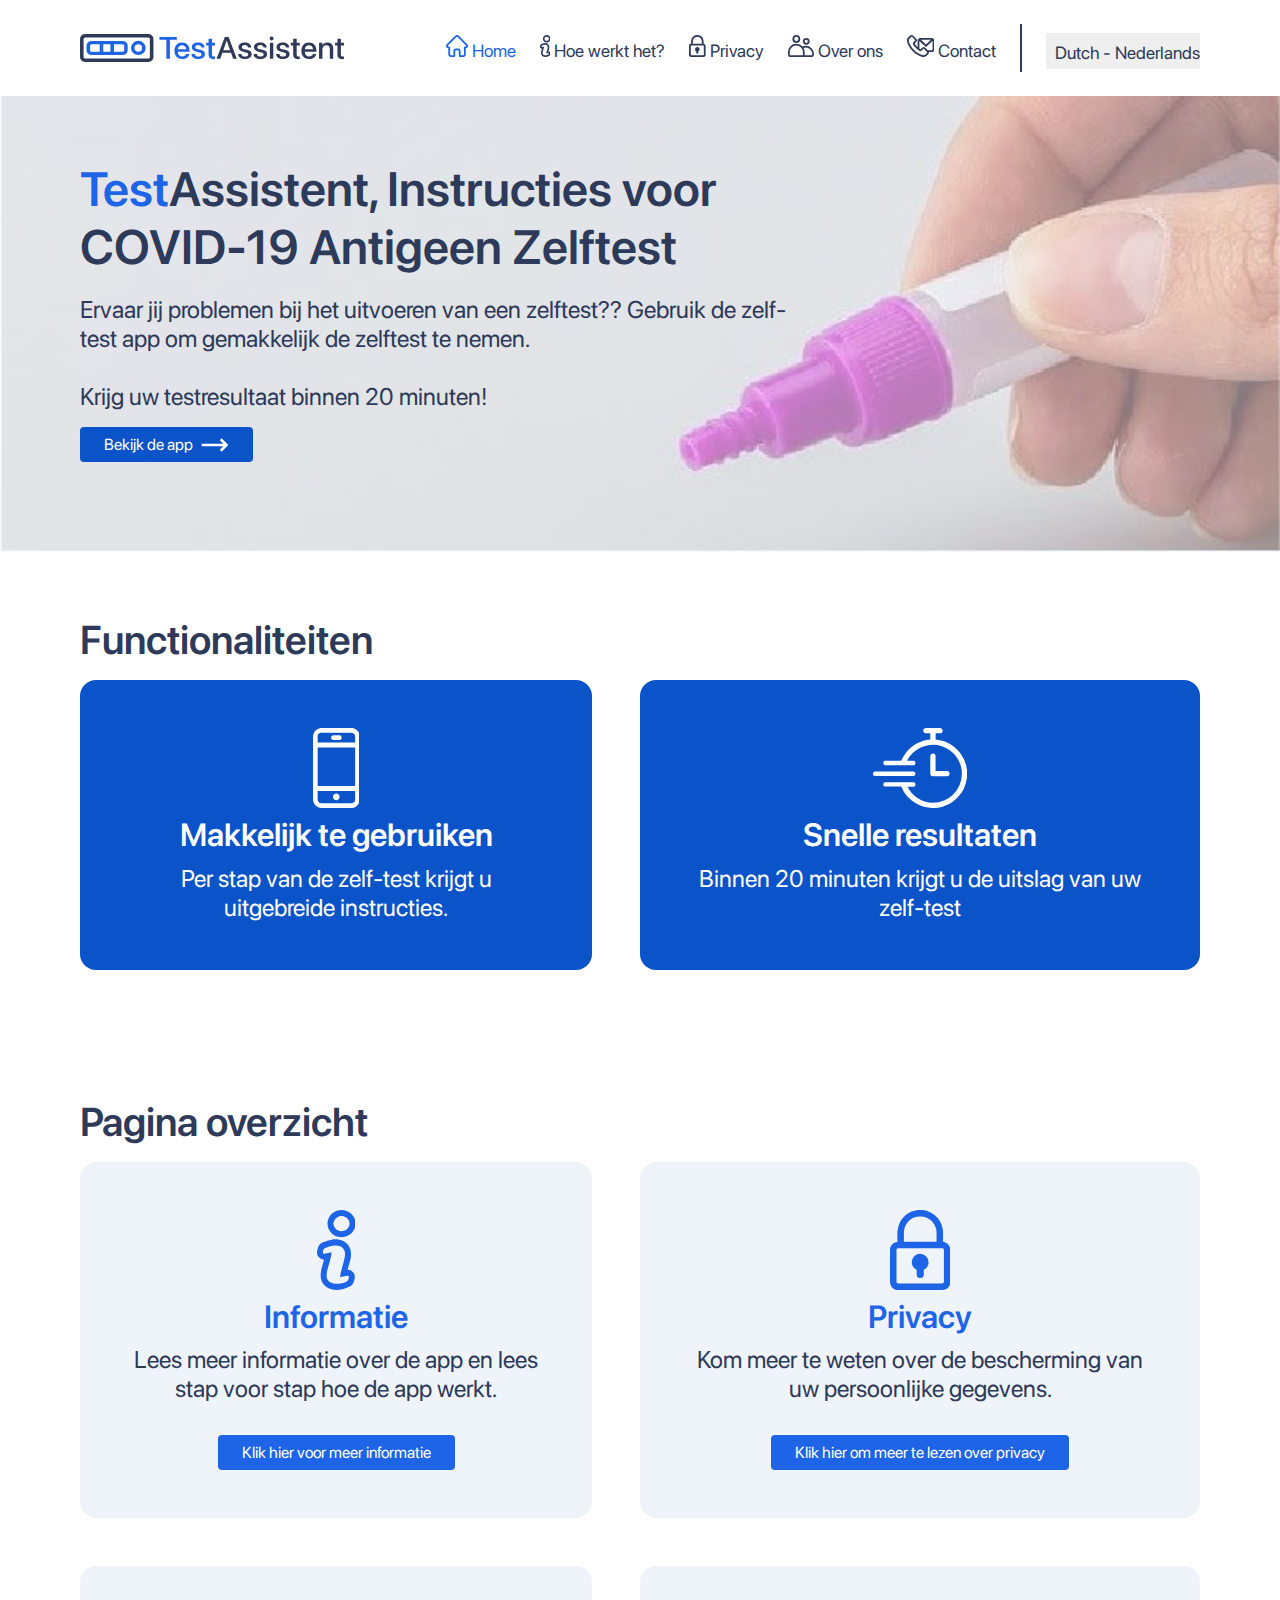
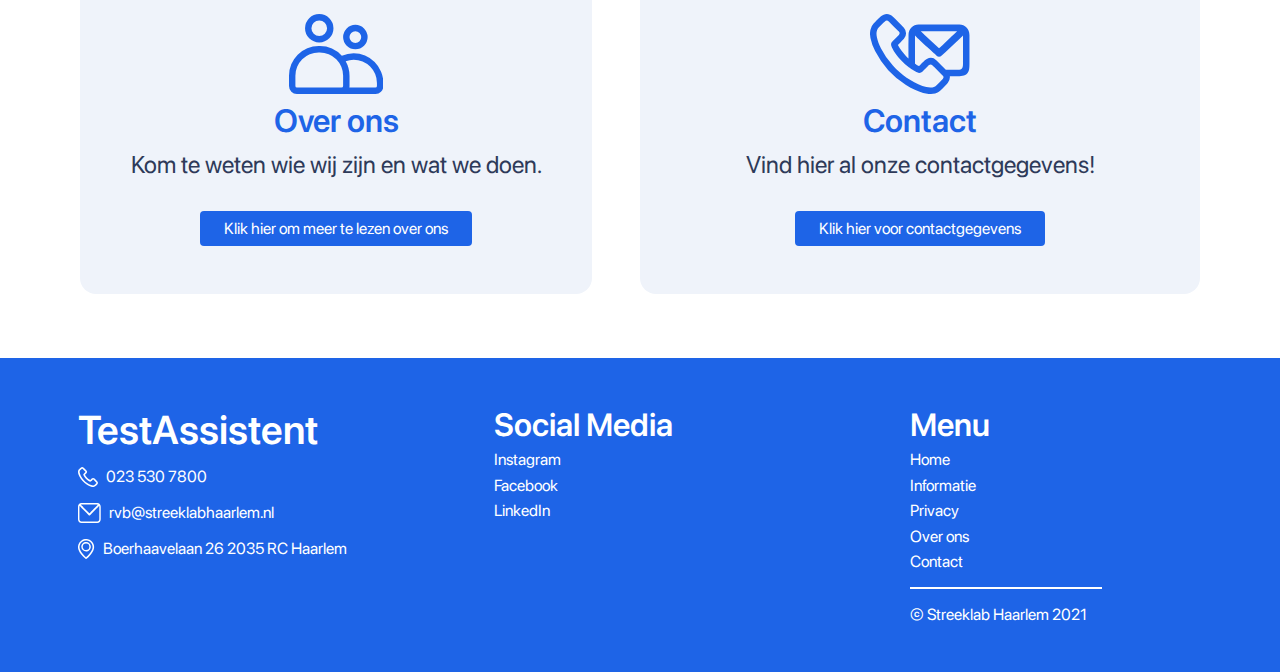
==== commit decd27ca: "Talen select verbeterd" ====
--- a/index.html
+++ b/index.html
@@ -43,152 +43,14 @@
               Contact
           </a></li>
           <hr class="line-vertical"></hr>
-          <select id="languages" name="languages">
-            <option value="nl">Dutch - Nederlands</option>
-            <option value="af">Afrikaans</option>
-            <option value="sq">Albanian - shqip</option>
-            <option value="am">Amharic - አማርኛ</option>
-            <option value="ar">Arabic - العربية</option>
-            <option value="an">Aragonese - aragonés</option>
-            <option value="hy">Armenian - հայերեն</option>
-            <option value="ast">Asturian - asturianu</option>
-            <option value="az">Azerbaijani - azərbaycan dili</option>
-            <option value="eu">Basque - euskara</option>
-            <option value="be">Belarusian - беларуская</option>
-            <option value="bn">Bengali - বাংলা</option>
-            <option value="bs">Bosnian - bosanski</option>
-            <option value="br">Breton - brezhoneg</option>
-            <option value="bg">Bulgarian - български</option>
-            <option value="ca">Catalan - català</option>
-            <option value="ckb">Central Kurdish - کوردی (دەستنوسی عەرەبی)</option>
-            <option value="zh">Chinese - 中文</option>
-            <option value="zh-HK">Chinese (Hong Kong) - 中文（香港）</option>
-            <option value="zh-CN">Chinese (Simplified) - 中文（简体）</option>
-            <option value="zh-TW">Chinese (Traditional) - 中文（繁體）</option>
-            <option value="co">Corsican</option>
-            <option value="hr">Croatian - hrvatski</option>
-            <option value="cs">Czech - čeština</option>
-            <option value="da">Danish - dansk</option>
-            <option value="nl">Dutch - Nederlands</option>
-            <option value="en">English</option>
-            <option value="en-AU">English (Australia)</option>
-            <option value="en-CA">English (Canada)</option>
-            <option value="en-IN">English (India)</option>
-            <option value="en-NZ">English (New Zealand)</option>
-            <option value="en-ZA">English (South Africa)</option>
-            <option value="en-GB">English (United Kingdom)</option>
-            <option value="en-US">English (United States)</option>
-            <option value="eo">Esperanto - esperanto</option>
-            <option value="et">Estonian - eesti</option>
-            <option value="fo">Faroese - føroyskt</option>
-            <option value="fil">Filipino</option>
-            <option value="fi">Finnish - suomi</option>
-            <option value="fr">French - français</option>
-            <option value="fr-CA">French (Canada) - français (Canada)</option>
-            <option value="fr-FR">French (France) - français (France)</option>
-            <option value="fr-CH">French (Switzerland) - français (Suisse)</option>
-            <option value="gl">Galician - galego</option>
-            <option value="ka">Georgian - ქართული</option>
-            <option value="de">German - Deutsch</option>
-            <option value="de-AT">German (Austria) - Deutsch (Österreich)</option>
-            <option value="de-DE">German (Germany) - Deutsch (Deutschland)</option>
-            <option value="de-LI">German (Liechtenstein) - Deutsch (Liechtenstein)</option>
-            <option value="de-CH">German (Switzerland) - Deutsch (Schweiz)</option>
-            <option value="el">Greek - Ελληνικά</option>
-            <option value="gn">Guarani</option>
-            <option value="gu">Gujarati - ગુજરાતી</option>
-            <option value="ha">Hausa</option>
-            <option value="haw">Hawaiian - ʻŌlelo Hawaiʻi</option>
-            <option value="he">Hebrew - עברית</option>
-            <option value="hi">Hindi - हिन्दी</option>
-            <option value="hu">Hungarian - magyar</option>
-            <option value="is">Icelandic - íslenska</option>
-            <option value="id">Indonesian - Indonesia</option>
-            <option value="ia">Interlingua</option>
-            <option value="ga">Irish - Gaeilge</option>
-            <option value="it">Italian - italiano</option>
-            <option value="it-IT">Italian (Italy) - italiano (Italia)</option>
-            <option value="it-CH">Italian (Switzerland) - italiano (Svizzera)</option>
-            <option value="ja">Japanese - 日本語</option>
-            <option value="kn">Kannada - ಕನ್ನಡ</option>
-            <option value="kk">Kazakh - қазақ тілі</option>
-            <option value="km">Khmer - ខ្មែរ</option>
-            <option value="ko">Korean - 한국어</option>
-            <option value="ku">Kurdish - Kurdî</option>
-            <option value="ky">Kyrgyz - кыргызча</option>
-            <option value="lo">Lao - ລາວ</option>
-            <option value="la">Latin</option>
-            <option value="lv">Latvian - latviešu</option>
-            <option value="ln">Lingala - lingála</option>
-            <option value="lt">Lithuanian - lietuvių</option>
-            <option value="mk">Macedonian - македонски</option>
-            <option value="ms">Malay - Bahasa Melayu</option>
-            <option value="ml">Malayalam - മലയാളം</option>
-            <option value="mt">Maltese - Malti</option>
-            <option value="mr">Marathi - मराठी</option>
-            <option value="mn">Mongolian - монгол</option>
-            <option value="ne">Nepali - नेपाली</option>
-            <option value="no">Norwegian - norsk</option>
-            <option value="nb">Norwegian Bokmål - norsk bokmål</option>
-            <option value="nn">Norwegian Nynorsk - nynorsk</option>
-            <option value="oc">Occitan</option>
-            <option value="or">Oriya - ଓଡ଼ିଆ</option>
-            <option value="om">Oromo - Oromoo</option>
-            <option value="ps">Pashto - پښتو</option>
-            <option value="fa">Persian - فارسی</option>
-            <option value="pl">Polish - polski</option>
-            <option value="pt">Portuguese - português</option>
-            <option value="pt-BR">Portuguese (Brazil) - português (Brasil)</option>
-            <option value="pt-PT">Portuguese (Portugal) - português (Portugal)</option>
-            <option value="pa">Punjabi - ਪੰਜਾਬੀ</option>
-            <option value="qu">Quechua</option>
-            <option value="ro">Romanian - română</option>
-            <option value="mo">Romanian (Moldova) - română (Moldova)</option>
-            <option value="rm">Romansh - rumantsch</option>
-            <option value="ru">Russian - русский</option>
-            <option value="gd">Scottish Gaelic</option>
-            <option value="sr">Serbian - српски</option>
-            <option value="sh">Serbo-Croatian - Srpskohrvatski</option>
-            <option value="sn">Shona - chiShona</option>
-            <option value="sd">Sindhi</option>
-            <option value="si">Sinhala - සිංහල</option>
-            <option value="sk">Slovak - slovenčina</option>
-            <option value="sl">Slovenian - slovenščina</option>
-            <option value="so">Somali - Soomaali</option>
-            <option value="st">Southern Sotho</option>
-            <option value="es">Spanish - español</option>
-            <option value="es-AR">Spanish (Argentina) - español (Argentina)</option>
-            <option value="es-419">Spanish (Latin America) - español (Latinoamérica)</option>
-            <option value="es-MX">Spanish (Mexico) - español (México)</option>
-            <option value="es-ES">Spanish (Spain) - español (España)</option>
-            <option value="es-US">Spanish (United States) - español (Estados Unidos)</option>
-            <option value="su">Sundanese</option>
-            <option value="sw">Swahili - Kiswahili</option>
-            <option value="sv">Swedish - svenska</option>
-            <option value="tg">Tajik - тоҷикӣ</option>
-            <option value="ta">Tamil - தமிழ்</option>
-            <option value="tt">Tatar</option>
-            <option value="te">Telugu - తెలుగు</option>
-            <option value="th">Thai - ไทย</option>
-            <option value="ti">Tigrinya - ትግርኛ</option>
-            <option value="to">Tongan - lea fakatonga</option>
-            <option value="tr">Turkish - Türkçe</option>
-            <option value="tk">Turkmen</option>
-            <option value="tw">Twi</option>
-            <option value="uk">Ukrainian - українська</option>
-            <option value="ur">Urdu - اردو</option>
-            <option value="ug">Uyghur</option>
-            <option value="uz">Uzbek - o‘zbek</option>
-            <option value="vi">Vietnamese - Tiếng Việt</option>
-            <option value="wa">Walloon - wa</option>
-            <option value="cy">Welsh - Cymraeg</option>
-            <option value="fy">Western Frisian</option>
-            <option value="xh">Xhosa</option>
-            <option value="yi">Yiddish</option>
-            <option value="yo">Yoruba - Èdè Yorùbá</option>
-            <option value="zu">Zulu - isiZulu</option>
-        </select>
-        
+          <select>
+              <option lang="nl">Dutch - Nederlands</option>
+            <option lang="en">English</option>
+            <option lang="fr">French - français</option>
+            <option lang="de">German - Deutsch</option>
+            <option lang="es">Spanish - español</option>
+              <!-- Andere talen opties -->
+          </select>
         </ul>
       </nav>
     </header>
--- a/styles/style.css
+++ b/styles/style.css
@@ -323,7 +323,7 @@
 }
 
 .primary-navigation>select {
-  flex: 30%;
+  flex: 40%;
   padding-left: 0.5em;
   padding-top: 0.2em;
   margin-top: 0.35em;
@@ -747,11 +747,30 @@
     height: 3em;
   }
 
+  .primary-navigation>select {
+    flex: 30%;
+    padding-left: 0.5em;
+    padding-top: 0.2em;
+    margin-top: 0.35em;
+  }
+  
   select {
-    padding: 0.4em 0;
+    display: block;
+    position: relative;
+  
+    font-family:  "SF-Pro-Display", sans-serif;
+    font-size: 1.1em;
+    color: var(--text-color);
+    text-align: left;
+  
+    cursor: pointer;
     border: 0;
+    border-left: 0;
+    height: 2em;
     outline: 0;
-  }
+    appearance: none;
+  }
+  
 
   .primary-navigation {
     display: flex;
